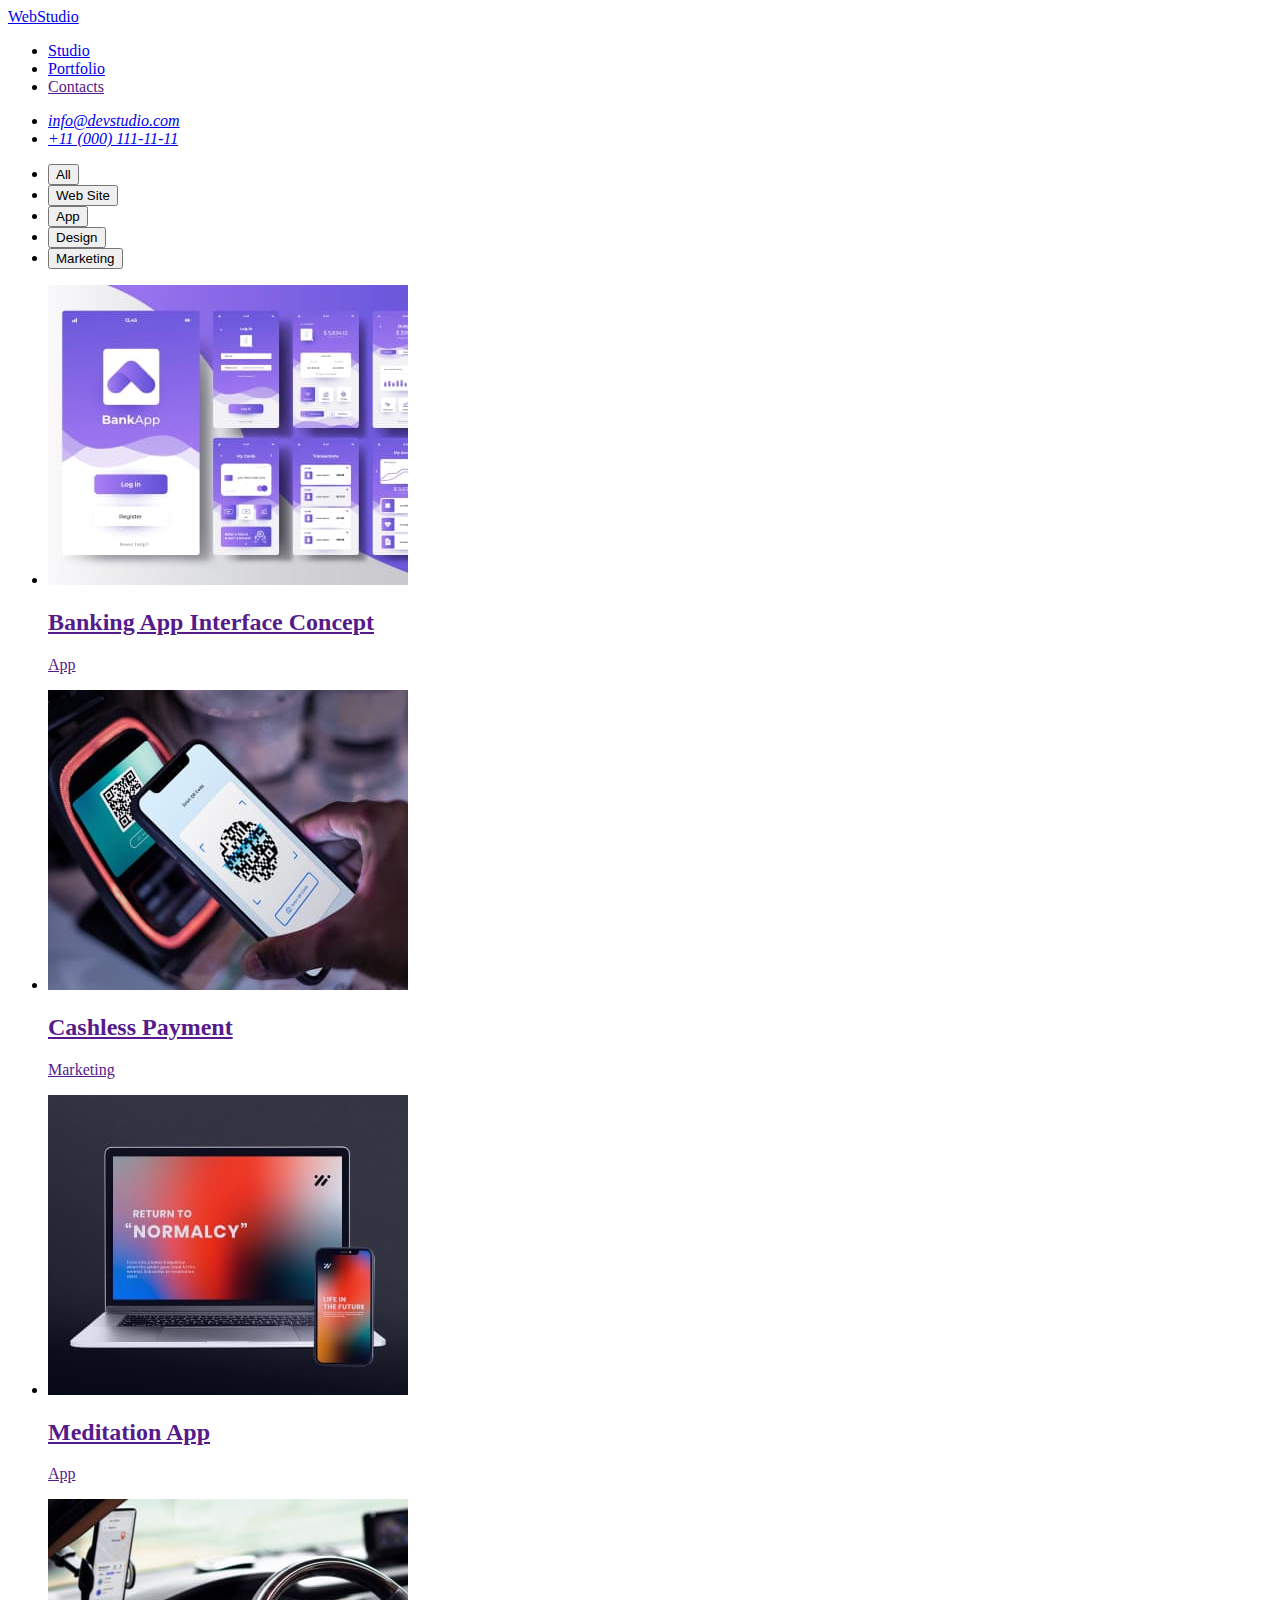
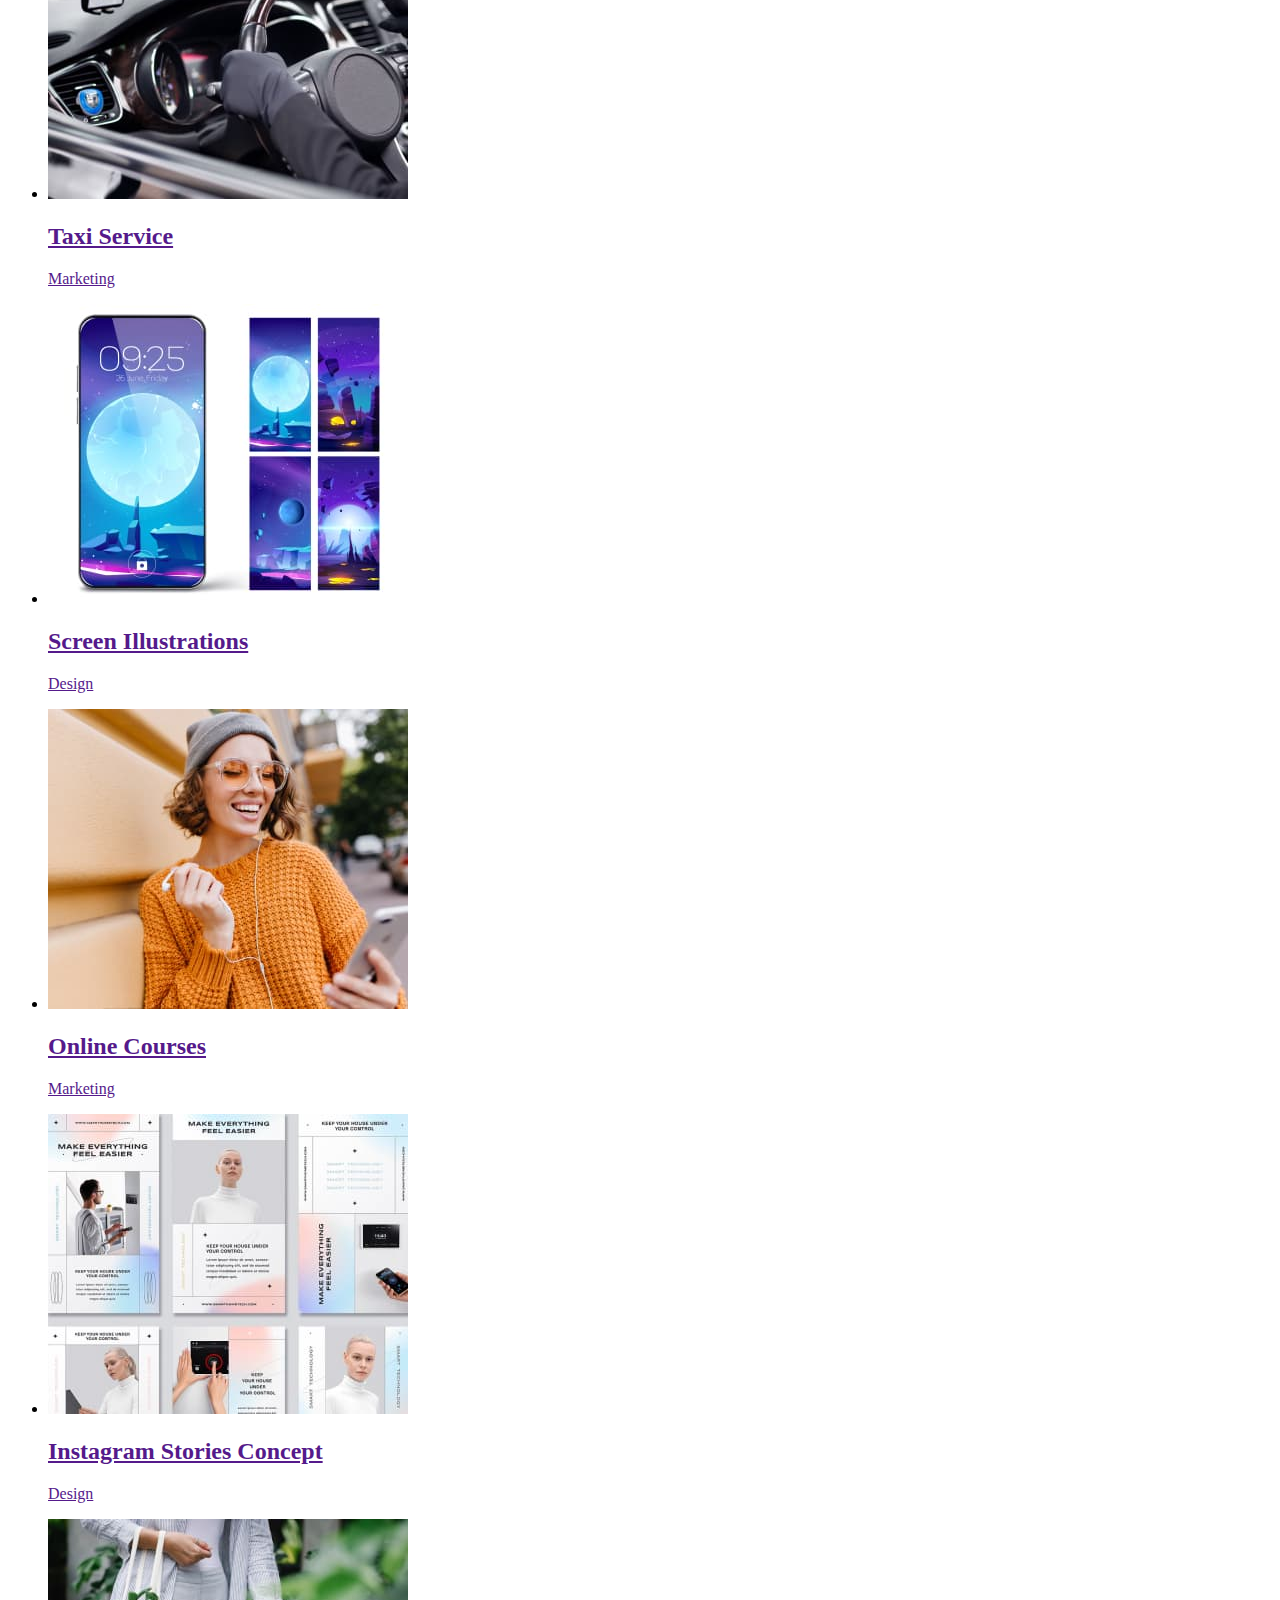
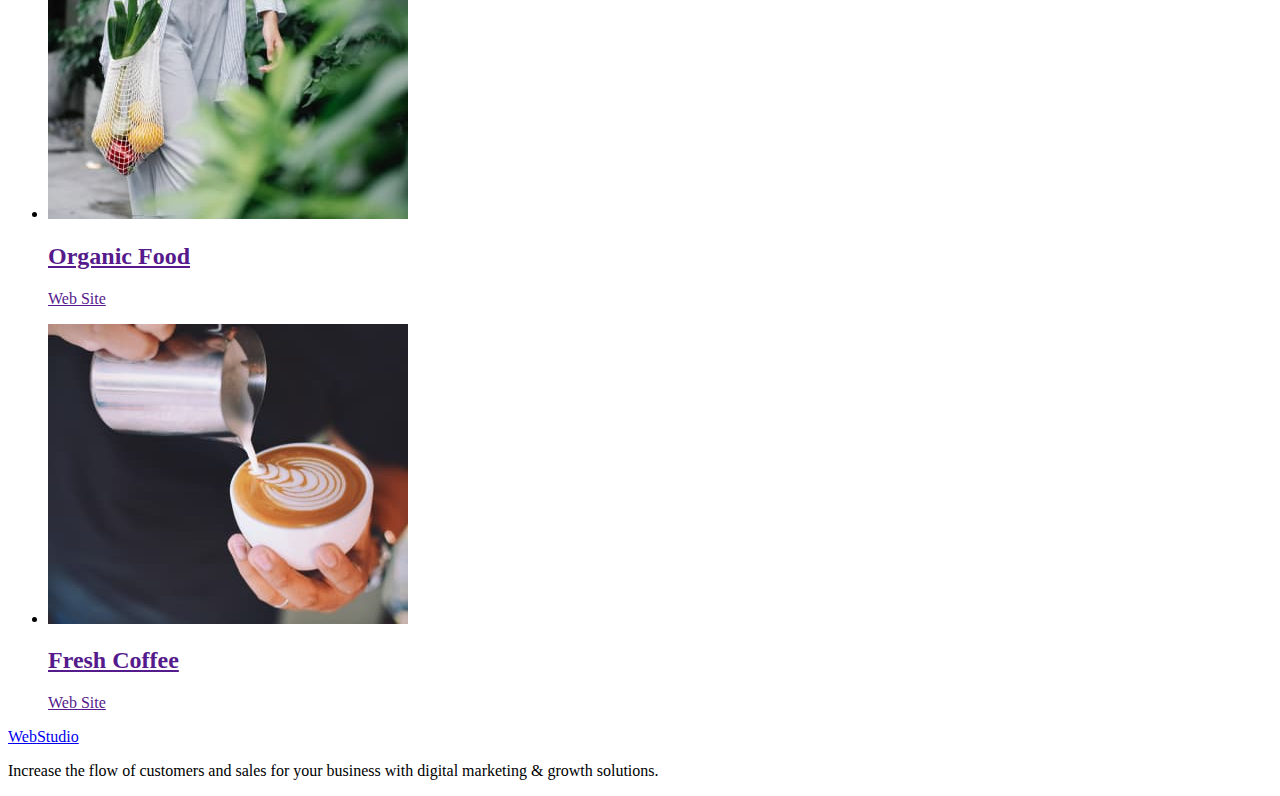
==== portfolio.html @ 3ac1bfaf "add img" ====
<!DOCTYPE html>
<html lang="en">

<head>
    <meta charset="UTF-8">
    <meta http-equiv="X-UA-Compatible" content="IE=edge">
    <meta name="viewport" content="width=device-width, initial-scale=1.0">
    <title>Document</title>

    <link rel="preconnect" href="https://fonts.googleapis.com">
    <link rel="preconnect" href="https://fonts.gstatic.com" crossorigin>
    <link href="https://fonts.googleapis.com/css2?family=Raleway:wght@800&family=Roboto:wght@400;500;700;900&display=swap" rel="stylesheet">

    <link rel="stylesheet" href="./css/styles.css">
</head>

<body>
    <header class="header">
        <nav class="header-navigation">
            <a href="./index.html" class="logo link">Web<span class="logos link">Studio</span></a>
    
            <ul class="header-list list">
                <li><a class="header-list link" href="./index.html">Studio</a></li>
                <li><a class="header-list link" href="./portfolio.html">Portfolio</a></li>
                <li><a class="header-list link" href="">Contacts</a></li>
            </ul>
        </nav>
        <address class="address">
            <ul class="address-list list">
                <li>
                    <a class="address-link link" href="mailto:info@devstudio.com">info@devstudio.com</a>
                </li>
                <li>
                    <a class="address-link link" href="tel:+110001111111">+11 (000) 111-11-11</a>
                </li>
            </ul>
        </address>
    </header>
    <!-- SECTION BUTTON META-->
    <main class="meta">
        <section class="meta-section">
            <h1 hidden class="hidden-navigation">Navigation</h1>
            <ul class="meta-btn list">
                <li>
                    <button type="button" class="btn">All</button>
                </li>
                <li>
                    <button type="button" class="btn">Web Site</button>
                </li>
                <li>
                    <button type="button" class="btn">App</button>
                </li>
                <li>
                    <button type="button" class="btn">Design</button>
                </li>
                <li>
                    <button type="button" class="btn">Marketing</button>
                </li>
            </ul>
                <!-- WORK -->
            <ul class="work list">
                <li>
                    <a href="" class="link">
                    <img src="./images/img1.jpg" alt="Work" width="360" height="300"/>
                    <h2 class="title-link">Banking App Interface Concept</h2>
                    <p class="subtitle-link">App</p></a>
                </li>
                <li>
                    <a href="" class="link">
                    <img src="./images/img2.jpg" alt="Work" width="360" height="300" />
                    <h2 class="title-link">Cashless Payment</h2>
                    <p class="subtitle-link">Marketing</p></a>
                </li>
                <li>
                    <a href="" class="link">
                    <img src="./images/img3.jpg" alt="Work" width="360" height="300" />
                    <h2 class="title-link">Meditation App</h2>
                    <p class="subtitle-link">App</p></a>
                    </li>
                <li>
                    <a href="" class="link">
                    <img src="./images/img4.jpg" alt="Work" width="360" height="300" />
                    <h2 class="title-link">Taxi Service</h2>
                    <p class="subtitle-link">Marketing</p></a>
                </li>
                <li>
                    <a href="" class="link">
                    <img src="./images/img5.jpg" alt="Work" width="360" height="300" />
                    <h2 class="title-link">Screen Illustrations</h2>
                    <p class="subtitle-link">Design</p></a>
                </li>
                <li>
                    <a href="" class="link">
                    <img src="./images/img6.jpg" alt="Work" width="360" height="300" />
                    <h2 class="title-link">Online Courses</h2>
                    <p class="subtitle-link">Marketing</p></a>
                </li>
                <li>
                    <a href="" class="link">
                    <img src="./images/img7.jpg" alt="Work" width="360" height="300" />
                    <h2 class="title-link">Instagram Stories Concept</h2>
                    <p class="subtitle-link">Design</p></a>
                </li>
                <li>
                    <a href="" class="link">
                    <img src="./images/img8.jpg" alt="Work" width="360" height="300" />
                    <h2 class="title-link">Organic Food</h2>
                    <p class="subtitle-link">Web Site</p></a>
                </li>
                <li>
                    <a href="" class="link">
                    <img src="./images/img9.jpg" alt="Work" width="360" height="300" />
                    <h2 class="title-link">Fresh Coffee</h2>
                    <p class="subtitle-link">Web Site</p></a>
                </li>
            
            </ul>

        </section>
    </main>
    <footer class="footer">
            <a href="./index.html" class="logo link">Web<span class="logos link">Studio</span></a>
            <p class="content">Increase the flow of customers and sales for your business with digital marketing & growth solutions.</p>
    </footer>
</body>

</html>
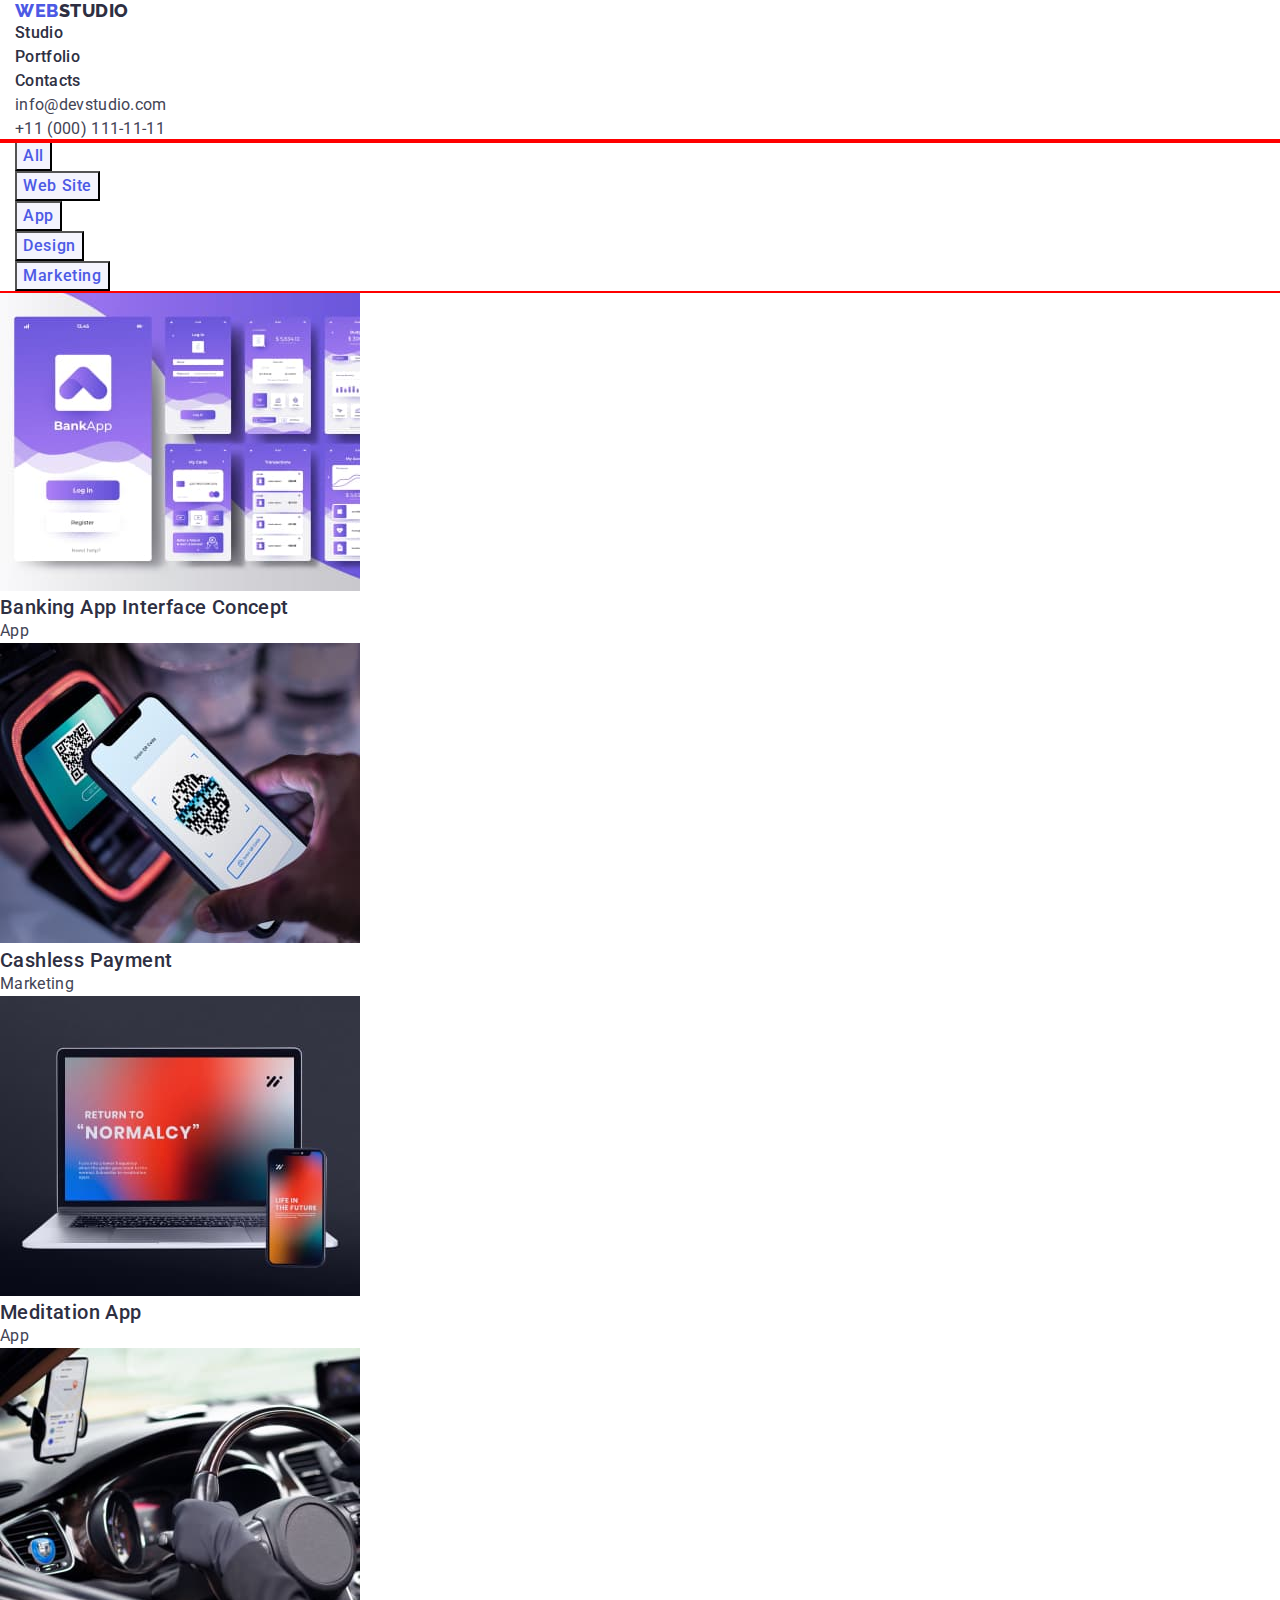
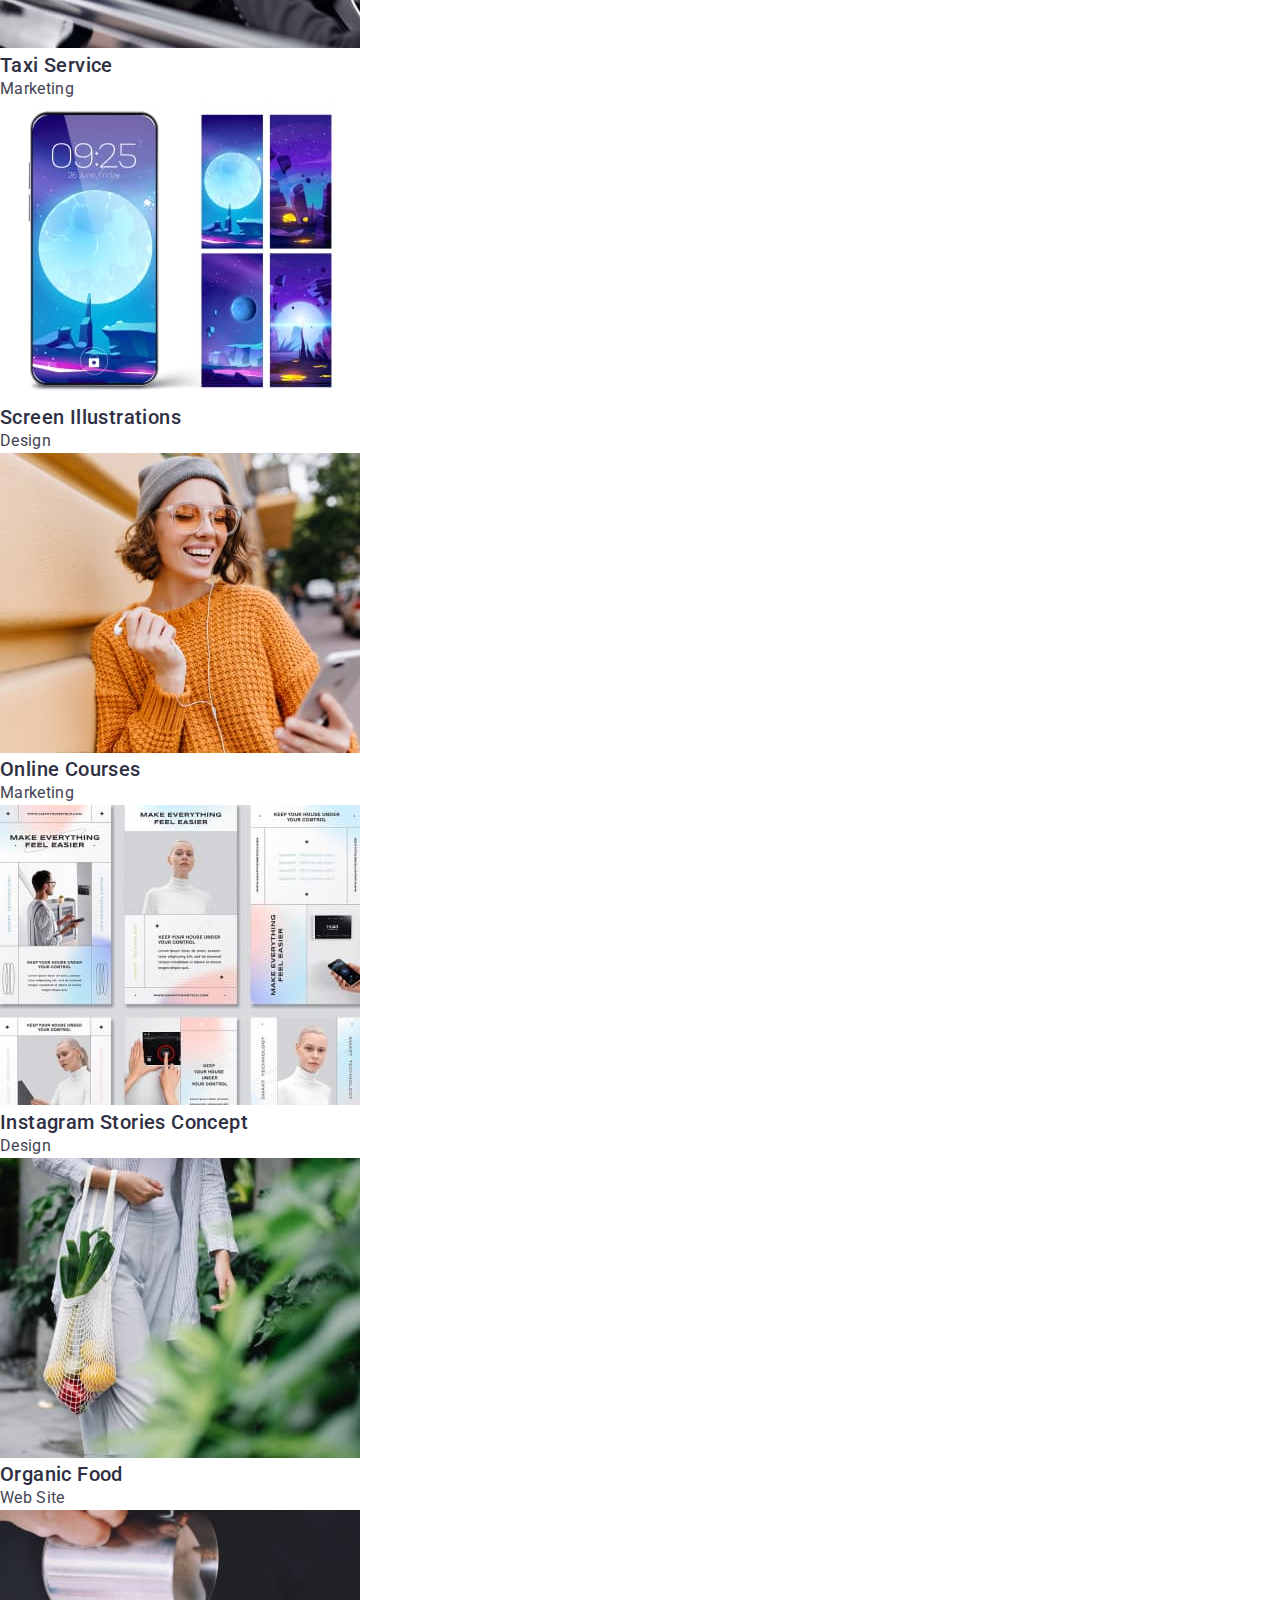
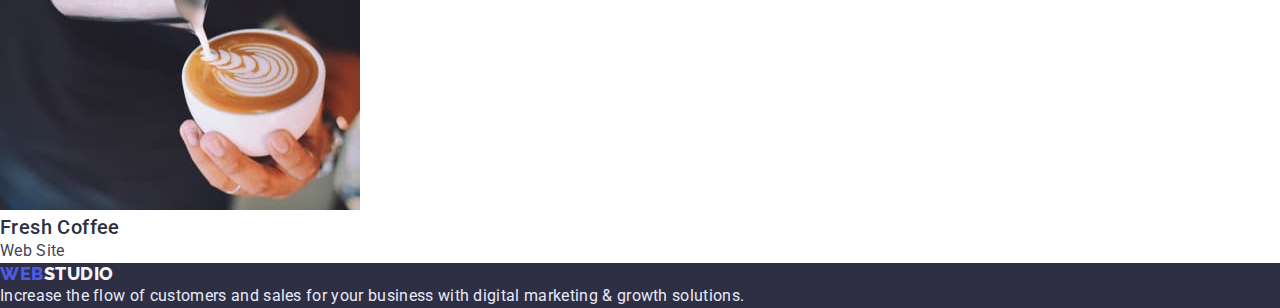
==== commit fa536846: "Update portfolio.html" ====
--- a/portfolio.html
+++ b/portfolio.html
@@ -10,35 +10,38 @@
     <link rel="preconnect" href="https://fonts.googleapis.com">
     <link rel="preconnect" href="https://fonts.gstatic.com" crossorigin>
     <link href="https://fonts.googleapis.com/css2?family=Raleway:wght@800&family=Roboto:wght@400;500;700;900&display=swap" rel="stylesheet">
+    <link rel="stylesheet" href="https://cdnjs.cloudflare.com/ajax/libs/modern-normalize/1.0.0/modern-normalize.min.css" />
 
     <link rel="stylesheet" href="./css/styles.css">
 </head>
-
 <body>
     <header class="header">
-        <nav class="header-navigation">
-            <a href="./index.html" class="logo link">Web<span class="logos link">Studio</span></a>
-    
-            <ul class="header-list list">
-                <li><a class="header-list link" href="./index.html">Studio</a></li>
-                <li><a class="header-list link" href="./portfolio.html">Portfolio</a></li>
-                <li><a class="header-list link" href="">Contacts</a></li>
-            </ul>
-        </nav>
-        <address class="address">
-            <ul class="address-list list">
-                <li>
-                    <a class="address-link link" href="mailto:info@devstudio.com">info@devstudio.com</a>
-                </li>
-                <li>
-                    <a class="address-link link" href="tel:+110001111111">+11 (000) 111-11-11</a>
-                </li>
-            </ul>
-        </address>
+        <div class="container">
+            <nav class="header-navigation">
+                <a href="./index.html" class="logo link">Web<span class="logos link">Studio</span></a>
+            
+                <ul class="header-list list">
+                    <li><a class="header-list link" href="./index.html">Studio</a></li>
+                    <li><a class="header-list link" href="./portfolio.html">Portfolio</a></li>
+                    <li><a class="header-list link" href="">Contacts</a></li>
+                </ul>
+            </nav>
+            <address class="address">
+                <ul class="address-list list">
+                    <li>
+                        <a class="address-link link" href="mailto:info@devstudio.com">info@devstudio.com</a>
+                    </li>
+                    <li>
+                        <a class="address-link link" href="tel:+110001111111">+11 (000) 111-11-11</a>
+                    </li>
+                </ul>
+            </address>
+        </div>
     </header>
     <!-- SECTION BUTTON META-->
     <main class="meta">
         <section class="meta-section">
+        <div class="container">
             <h1 hidden class="hidden-navigation">Navigation</h1>
             <ul class="meta-btn list">
                 <li>
@@ -57,6 +60,7 @@
                     <button type="button" class="btn">Marketing</button>
                 </li>
             </ul>
+        </div>
                 <!-- WORK -->
             <ul class="work list">
                 <li>
--- a/css/styles.css
+++ b/css/styles.css
@@ -0,0 +1,317 @@
+
+    /* основной бренд  #4d5ae5  Primary brand*/
+    /* нажатое состояние #404bbf  Pressed state*/
+    /* темній #2e2f42  Dark */
+    /* успех #31D0AA Success*/
+    /* текст #434455 Text*/
+    /* тонкий текст #8e8f99 Subtle Text*/
+    /* фкцент #e7e9fc Accent*/
+    /* свет #f4f4fd Light */
+    /* модальное наложение navy blue modal #2e2f42 Modal overlay*/
+    /* предістория героя grey #2e2f42 Hero background*/
+    /* белій фон #ffffff White background*/
+    /* модальній фон dairy #fcfcfc Modal background*/
+
+:root {
+    /* H 1 2 3 */
+    --primary-text-color: #2E2F42;
+    /* P */
+    --title-text-color: #434455;
+    /* BTN */
+    --button-color: #4D5AE5;
+    /* WHITE BACKGROUND */
+    --white-background: #ffffff;
+    /* MODAL BACKGRAUND */
+    --modal-backgraund: #fcfcfc;
+    /* HERO BACKGROUND */
+    --hero-background: #2e2f42;
+    /* LIGHT */
+    --light: #f4f4fd;
+    /* ACCENT */
+    --accent: #e7e9fc;
+    /* Subtle Text */
+    --subtle-text: #8e8f99;
+    /* Success */
+    --success: #31D0AA;
+    /* Dark */
+    --dark: #2e2f42;
+    /* Pressed state */
+    --pressed-state: #404bbf;
+}
+
+p,h1,h2,h3,h4,h5,h6 {
+    margin: 0;
+}
+ul {
+    margin: 0;
+    padding-left: 0;
+}
+
+
+body {
+font-family: 'Roboto', sans-serif;
+color: var(--title-text-color);
+background-color: var(--white-background);
+font-style: normal;
+}
+
+.list {
+    list-style: none;
+}
+.link {
+    text-decoration: none;
+}
+a {
+    text-decoration: none;
+}
+.container {
+    width: 1440px;
+    padding-right: 15px;
+    padding-left: 15px;
+    margin: 0 auto;
+    outline: 2px solid red;
+}
+/* HEADER */
+.header {
+    background-color: var(--white-background);
+}
+.footer {
+    background-color: var(--primary-text-color);
+}
+
+.header-navigation .logo {
+    font-family: 'Raleway', sans-serif;
+    font-weight: 800;
+    font-size: 18px;
+    line-height: 1.17;
+    display: flex;
+    align-items: center;
+    letter-spacing: 0.03em;
+    text-transform: uppercase;
+    font-style: normal;
+    color: var(--button-color);
+
+}
+.header-navigation .logos {
+    font-family: 'Raleway', sans-serif;
+    font-weight: 800;
+    font-size: 18px;
+    line-height: 1.17;
+    display: flex;
+    align-items: center;
+    letter-spacing: 0.03em;
+    text-transform: uppercase;
+    font-style: normal;
+    color: var(--primary-text-color);
+}
+
+.header-list .link {
+    font-weight: 500;
+    font-size: 16px;
+    line-height: 1.5;
+    letter-spacing: 0.02em;
+    font-style: normal;
+    color: var(--primary-text-color);
+}
+
+.header-list .link:hover,
+.header-list .link:focus {
+    color: var(--pressed-state)
+}
+.address {
+    font-style: normal;
+}
+.address-link {
+    font-size: 16px;
+    line-height: 1.5;
+    letter-spacing: 0.02em;
+    color:var(--title-text-color);
+}
+
+.address-link:hover,
+.address-link:focus {
+    color: var(--pressed-state);
+}
+/* HERO */
+
+.hero-section {
+    background-color: var(--primary-text-color);
+}
+.hero-subject {
+    font-weight: 700;
+    font-size: 56px;
+    line-height: 1.07;
+    text-align: center;
+    letter-spacing: 0.02em;
+    color: var(--white-background);
+}
+
+.hero-btn {
+    font-family: 'Roboto', sans-serif;
+    font-weight: 500;
+    font-size: 16px;
+    line-height: 1.5;
+    letter-spacing: 0.04em;
+    cursor: pointer;
+    color: var(--white-background);
+    background-color: var(--button-color);
+}
+.hero-btn:hover,
+.hero-btn:focus {
+    background-color: var(--pressed-state);
+}
+
+/* SECTION FEATURE*/
+.section-feature {
+}
+
+.feature-title {
+    font-weight: 500;
+    font-size: 20px;
+    line-height: 1.2;
+    letter-spacing: 0.02em;
+    color: var(--primary-text-color);
+}
+.feature-subtitle {
+    font-size: 16px;
+    line-height: 1.5;
+    letter-spacing: 0.02em;
+    color: var(--title-text-color);
+}
+
+/* IMAGES */
+
+.section-images {
+    font-weight: 700;
+    font-size: 36px;
+    line-height: 1.11;
+    text-align: center;
+    letter-spacing: 0.02em;
+    text-transform: capitalize;
+    color: var(--primary-text-color);
+}
+/* OUR TEAM */
+.team {
+    background-color: var(--light);
+}
+.team-titl {
+    font-weight: 700;
+    font-size: 36px;
+    line-height: 1.11;
+    text-align: center;
+    letter-spacing: 0.02em;
+    text-transform: capitalize;
+    color: var(--primary-text-color);
+}
+.team-item {
+    background-color: #ffffff;
+}
+.team-title {
+    font-weight: 500;
+    font-size: 20px;
+    line-height: 1.2;
+    letter-spacing: 0.02em;
+    color: var(--primary-text-color);
+}
+.team-subtitle {
+    font-weight: 400;
+    font-size: 16px;
+    line-height: 1.5;
+    letter-spacing: 0.02em;
+    color: var(--title-text-color);
+}
+
+
+/* SECTION BUTTON META*/
+.meta {}
+
+.meta-section {}
+
+.hidden-navigation {}
+
+.btn {
+    font-family:'Roboto', sans-serif;
+    font-weight: 500;
+    font-size: 16px;
+    line-height: 1.5;
+    letter-spacing: 0.04em;
+    cursor: pointer;
+    color: var(--button-color);
+    background-color: var(--light);
+}
+
+.btn:hover,
+.btn:focus {
+    background-color: var(--pressed-state);
+    color: var(--white-background);
+}
+.list {
+    list-style: none;
+}
+
+/* WORK */
+
+.title-link {
+    font-weight: 500;
+    font-size: 20px;
+    line-height: 1.2;
+    letter-spacing: 0.02em;
+    color: var(--primary-text-color);
+}
+.work-list .link {
+    font-weight: 500;
+    font-size: 20px;
+    line-height: 1.2;
+    letter-spacing: 0.02em;
+    color: var(--primary-text-color);
+}
+.work .subtitle-link {
+    font-size: 16px;
+    line-height: 1.5;
+    letter-spacing: 0.02em;
+    color: var(--title-text-color);
+}
+
+/* FOOTER */
+.footer {
+    background-color: var(--primary-text-color);
+}
+.footer .stile {
+    text-transform: uppercase;
+}
+.footer .logo {
+    font-family: 'Raleway', sans-serif;
+    font-weight: 800;
+    font-size: 18px;
+    line-height: 1.17;
+    display: flex;
+    align-items: center;
+    letter-spacing: 0.03em;
+    text-transform: uppercase;
+    color: var(--button-color);
+    text-decoration: none
+}
+.footer .logos {
+    font-family: 'Raleway', sans-serif;
+    font-weight: 800;
+    font-size: 18px;
+    line-height: 1.17;
+    display: flex;
+    align-items: center;
+    letter-spacing: 0.03em;
+    text-transform: uppercase;
+    color: var(--light);
+    text-decoration: none
+}
+.footer .content {
+    font-size: 16px;
+    line-height: 1.5;
+    letter-spacing: 0.02em;
+    color: var(--accent);
+}
+
+
+
+
+
+
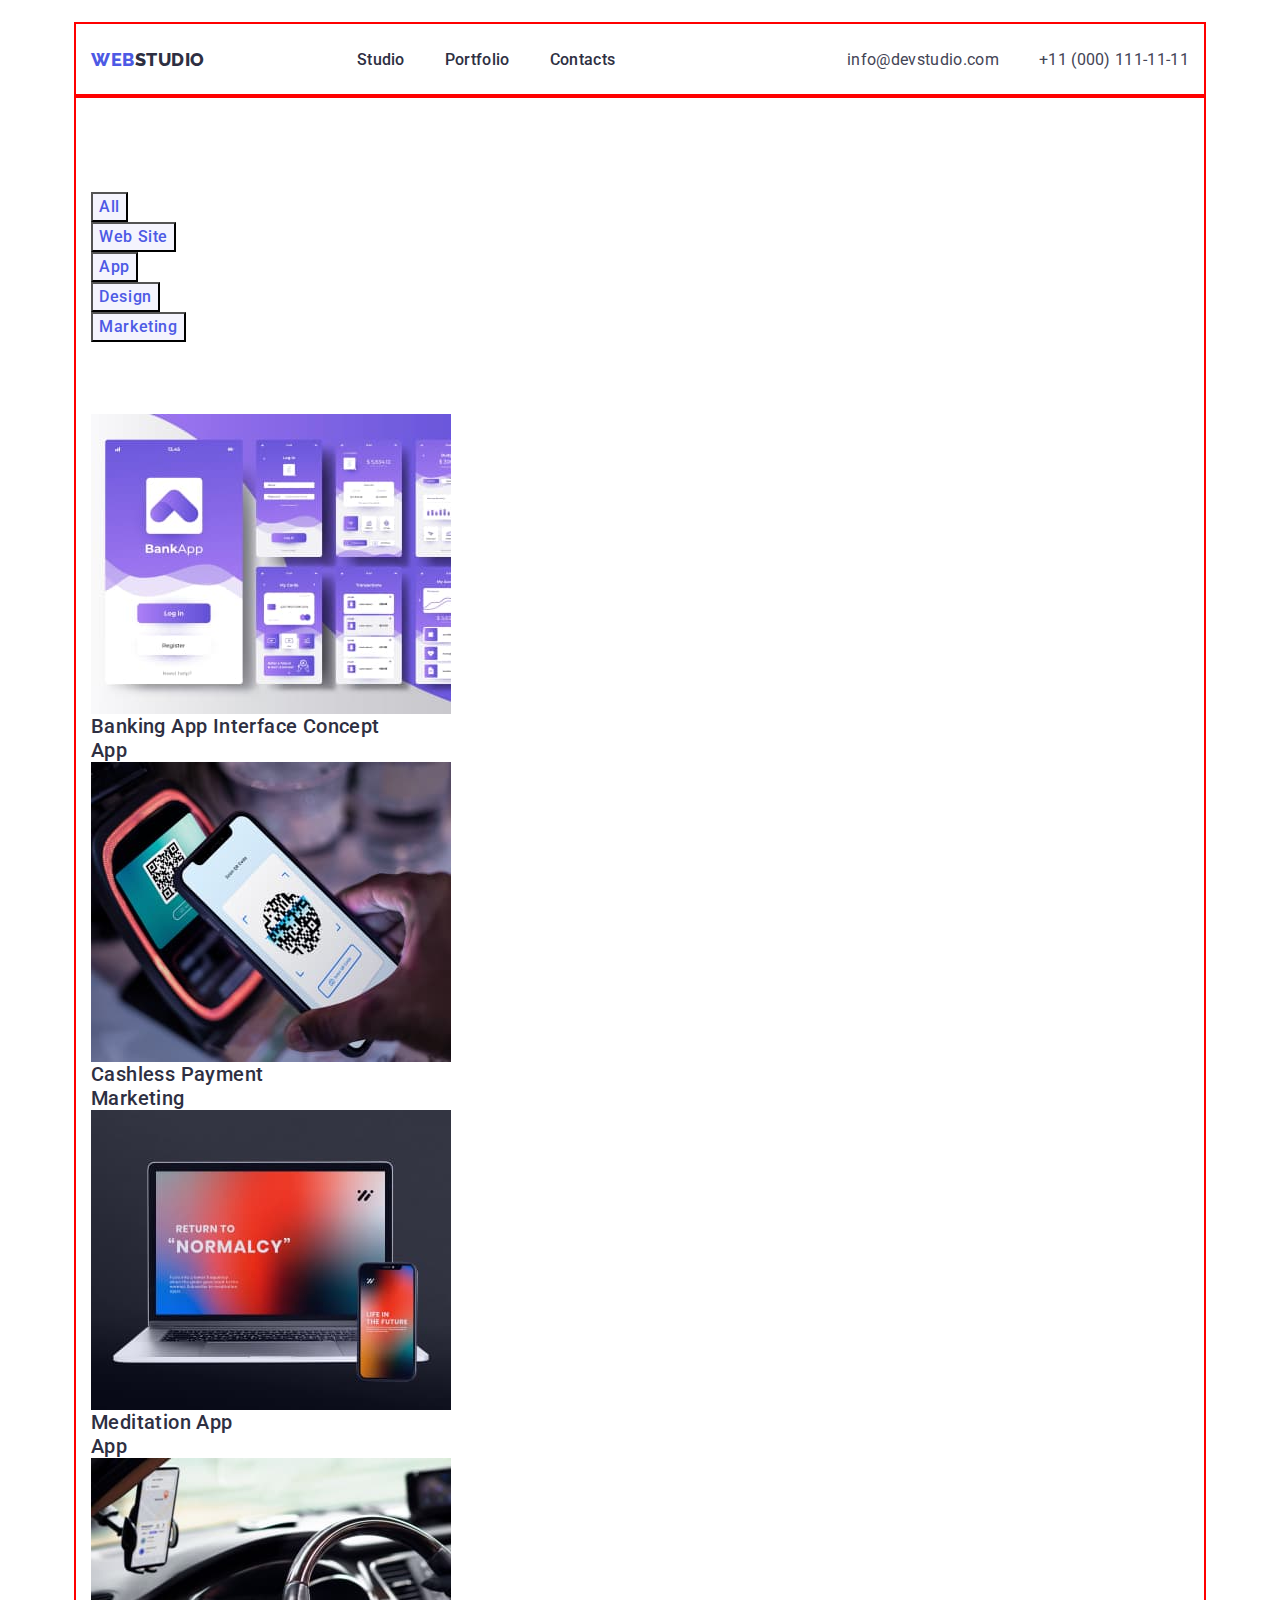
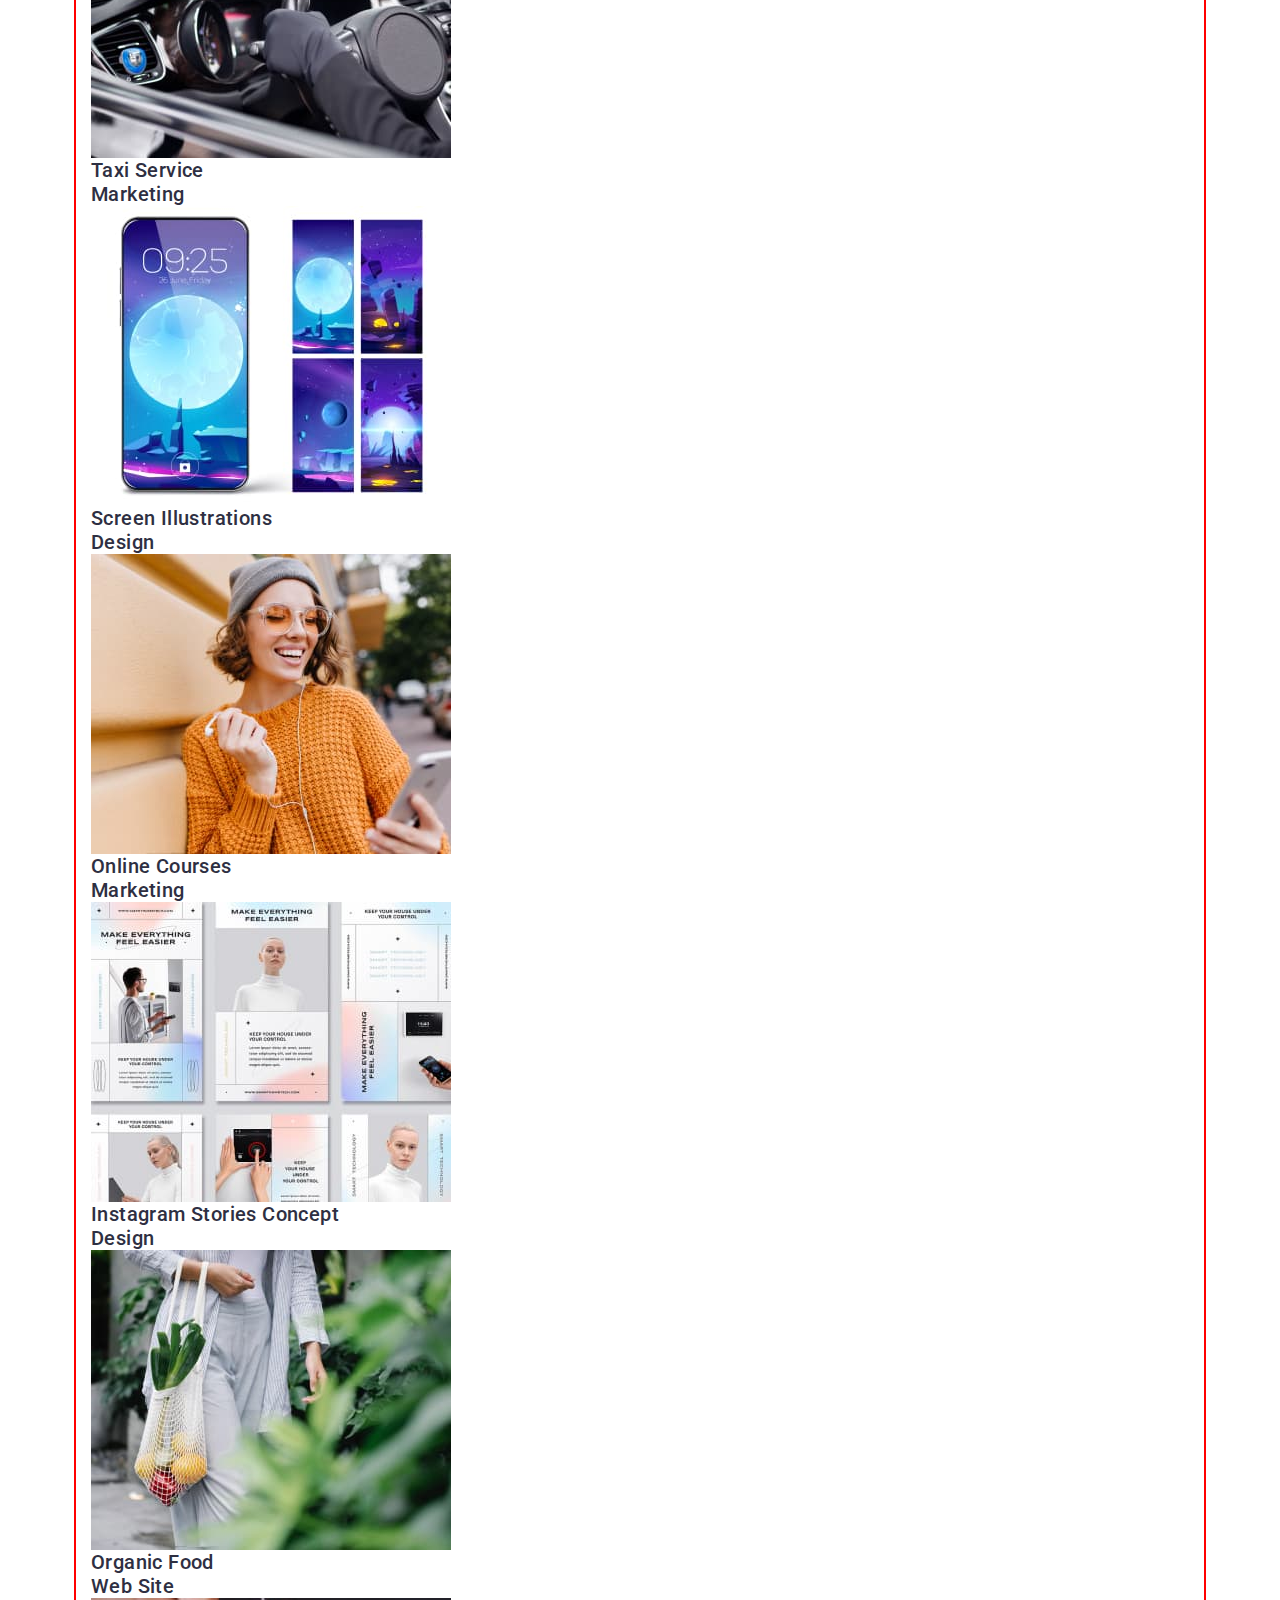
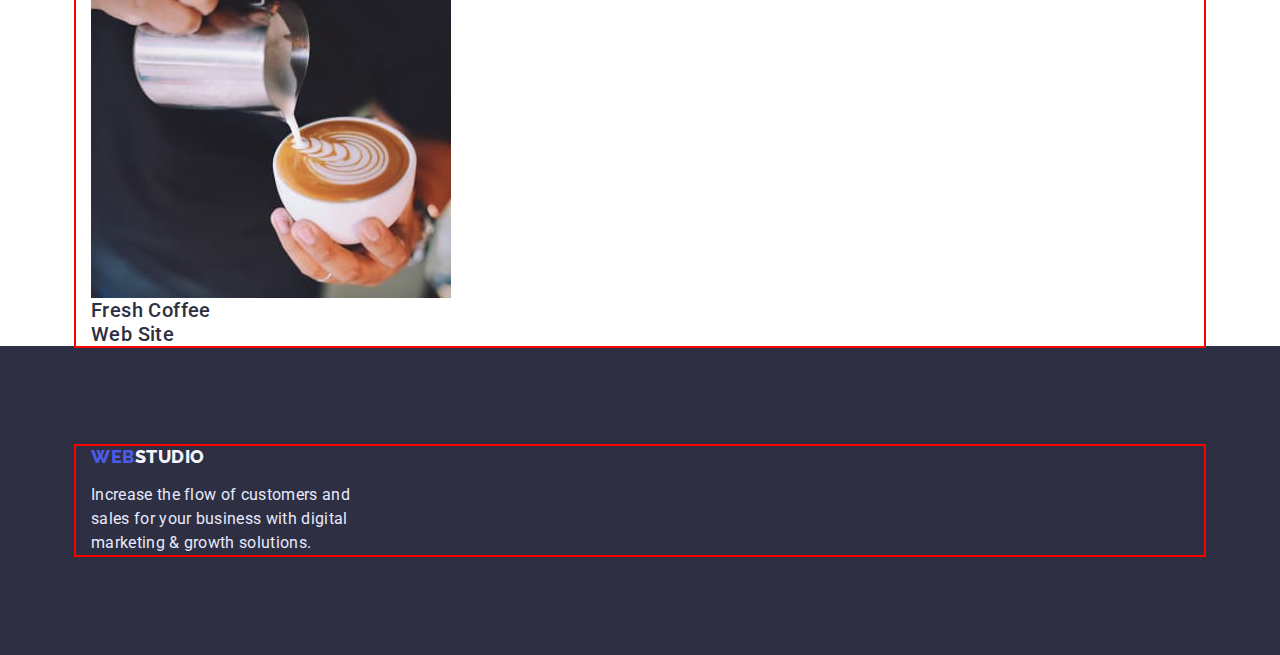
==== commit 4c146b3e: "Update portfolio.html" ====
--- a/portfolio.html
+++ b/portfolio.html
@@ -15,11 +15,13 @@
     <link rel="stylesheet" href="./css/styles.css">
 </head>
 <body>
+    <!-- ШАПКА -->
     <header class="header">
-        <div class="container">
+        <div class="container header-container">
             <nav class="header-navigation">
-                <a href="./index.html" class="logo link">Web<span class="logos link">Studio</span></a>
-            
+                <div class="logo">
+                    <a href="./index.html" class="logo link">Web<span class="logos link">Studio</span></a>
+                </div>
                 <ul class="header-list list">
                     <li><a class="header-list link" href="./index.html">Studio</a></li>
                     <li><a class="header-list link" href="./portfolio.html">Portfolio</a></li>
@@ -60,71 +62,82 @@
                     <button type="button" class="btn">Marketing</button>
                 </li>
             </ul>
-        </div>
                 <!-- WORK -->
-            <ul class="work list">
-                <li>
+            <ul class="work-list list">
+                <li class="work-item">
                     <a href="" class="link">
-                    <img src="./images/img1.jpg" alt="Work" width="360" height="300"/>
+                    <img src="./images/img1.jpg" alt="Work" width="360" height="300" />
                     <h2 class="title-link">Banking App Interface Concept</h2>
-                    <p class="subtitle-link">App</p></a>
+                    <p class="subtitle-link">App</p>
+                    </a>
                 </li>
                 <li>
                     <a href="" class="link">
                     <img src="./images/img2.jpg" alt="Work" width="360" height="300" />
                     <h2 class="title-link">Cashless Payment</h2>
-                    <p class="subtitle-link">Marketing</p></a>
+                    <p class="subtitle-link">Marketing</p>
+                    </a>
                 </li>
                 <li>
                     <a href="" class="link">
                     <img src="./images/img3.jpg" alt="Work" width="360" height="300" />
                     <h2 class="title-link">Meditation App</h2>
-                    <p class="subtitle-link">App</p></a>
-                    </li>
+                    <p class="subtitle-link">App</p>
+                    </a>
+                </li>
                 <li>
                     <a href="" class="link">
                     <img src="./images/img4.jpg" alt="Work" width="360" height="300" />
                     <h2 class="title-link">Taxi Service</h2>
-                    <p class="subtitle-link">Marketing</p></a>
+                    <p class="subtitle-link">Marketing</p>
+                    </a>
                 </li>
                 <li>
                     <a href="" class="link">
                     <img src="./images/img5.jpg" alt="Work" width="360" height="300" />
                     <h2 class="title-link">Screen Illustrations</h2>
-                    <p class="subtitle-link">Design</p></a>
+                    <p class="subtitle-link">Design</p>
+                    </a>
                 </li>
                 <li>
                     <a href="" class="link">
                     <img src="./images/img6.jpg" alt="Work" width="360" height="300" />
                     <h2 class="title-link">Online Courses</h2>
-                    <p class="subtitle-link">Marketing</p></a>
+                    <p class="subtitle-link">Marketing</p>
+                    </a>
                 </li>
                 <li>
                     <a href="" class="link">
                     <img src="./images/img7.jpg" alt="Work" width="360" height="300" />
                     <h2 class="title-link">Instagram Stories Concept</h2>
-                    <p class="subtitle-link">Design</p></a>
+                    <p class="subtitle-link">Design</p>
+                    </a>
                 </li>
                 <li>
                     <a href="" class="link">
                     <img src="./images/img8.jpg" alt="Work" width="360" height="300" />
                     <h2 class="title-link">Organic Food</h2>
-                    <p class="subtitle-link">Web Site</p></a>
+                    <p class="subtitle-link">Web Site</p>
+                    </a>
                 </li>
                 <li>
                     <a href="" class="link">
                     <img src="./images/img9.jpg" alt="Work" width="360" height="300" />
                     <h2 class="title-link">Fresh Coffee</h2>
-                    <p class="subtitle-link">Web Site</p></a>
+                    <p class="subtitle-link">Web Site</p>
+                    </a>
                 </li>
-            
-            </ul>
-
+                </ul>
+            </div>
         </section>
     </main>
     <footer class="footer">
-            <a href="./index.html" class="logo link">Web<span class="logos link">Studio</span></a>
+        <div class="container">
+            <div class="logo">
+                <a href="./index.html" class="logo link">Web<span class="logos link">Studio</span></a>
+            </div>
             <p class="content">Increase the flow of customers and sales for your business with digital marketing & growth solutions.</p>
+        </div> 
     </footer>
 </body>
 
--- a/css/styles.css
+++ b/css/styles.css
@@ -46,8 +46,9 @@
     margin: 0;
     padding-left: 0;
 }
-
-
+img {
+    display: block;
+}
 body {
 font-family: 'Roboto', sans-serif;
 color: var(--title-text-color);
@@ -65,7 +66,7 @@
     text-decoration: none;
 }
 .container {
-    width: 1440px;
+    width: 1128px;
     padding-right: 15px;
     padding-left: 15px;
     margin: 0 auto;
@@ -74,9 +75,26 @@
 /* HEADER */
 .header {
     background-color: var(--white-background);
-}
-.footer {
-    background-color: var(--primary-text-color);
+    padding-top: 24px;
+}
+
+.header-navigation {
+    display: flex;
+    align-items: center;
+    margin-right: auto;
+}
+.header-container {
+    display: flex;
+    padding-top: 24px;
+    padding-bottom: 24px;
+}
+.header-list {
+    display: flex;
+    gap: 40px;
+}
+.logo {
+    display: flex;
+    margin-right: 76px;
 }
 
 .header-navigation .logo {
@@ -84,7 +102,6 @@
     font-weight: 800;
     font-size: 18px;
     line-height: 1.17;
-    display: flex;
     align-items: center;
     letter-spacing: 0.03em;
     text-transform: uppercase;
@@ -97,12 +114,12 @@
     font-weight: 800;
     font-size: 18px;
     line-height: 1.17;
-    display: flex;
     align-items: center;
     letter-spacing: 0.03em;
     text-transform: uppercase;
     font-style: normal;
     color: var(--primary-text-color);
+
 }
 
 .header-list .link {
@@ -121,6 +138,12 @@
 .address {
     font-style: normal;
 }
+.address-list {
+    display: flex;
+    align-items: center;
+    margin-right: auto;
+    gap: 40px;
+}
 .address-link {
     font-size: 16px;
     line-height: 1.5;
@@ -136,17 +159,25 @@
 
 .hero-section {
     background-color: var(--primary-text-color);
-}
+    padding-top: 188px;
+    padding-bottom: 188px;
+}
+
 .hero-subject {
+    width: 496px;
+    height: 120px;
     font-weight: 700;
     font-size: 56px;
     line-height: 1.07;
+    letter-spacing: 0.02em;
     text-align: center;
-    letter-spacing: 0.02em;
     color: var(--white-background);
+    margin: 0 auto;
 }
 
 .hero-btn {
+    width: 169px;
+    height: 56px;
     font-family: 'Roboto', sans-serif;
     font-weight: 500;
     font-size: 16px;
@@ -155,6 +186,9 @@
     cursor: pointer;
     color: var(--white-background);
     background-color: var(--button-color);
+    border-radius: 4px;
+    display: block;
+    margin: 0 auto;
 }
 .hero-btn:hover,
 .hero-btn:focus {
@@ -163,6 +197,19 @@
 
 /* SECTION FEATURE*/
 .section-feature {
+    padding-top: 120px;
+}
+.hidden-feature {
+    position: absolute;
+    width: 1px;
+    height: 1px;
+    margin: -1px;
+    border: 0;
+    padding: 0;
+    white-space: nowrap;
+    clip-path: inset(100%);
+    clip: rect(0 0 0 0);
+    overflow: hidden;
 }
 
 .feature-title {
@@ -182,6 +229,11 @@
 /* IMAGES */
 
 .section-images {
+    padding-top: 120px;
+    padding-bottom: 120px;
+}
+
+.section-img {
     font-weight: 700;
     font-size: 36px;
     line-height: 1.11;
@@ -189,10 +241,22 @@
     letter-spacing: 0.02em;
     text-transform: capitalize;
     color: var(--primary-text-color);
+    margin-bottom: 72px;
+}
+
+.section-list {
+    display: flex;
+    gap: 24px;
 }
 /* OUR TEAM */
 .team {
     background-color: var(--light);
+    padding-top: 120px;
+    padding-bottom: 120px;
+}
+.team-list {
+    display: flex;
+    gap: 24px;
 }
 .team-titl {
     font-weight: 700;
@@ -202,9 +266,11 @@
     letter-spacing: 0.02em;
     text-transform: capitalize;
     color: var(--primary-text-color);
+    margin-bottom: 72px;
 }
 .team-item {
     background-color: #ffffff;
+    width: calc((100% - 72px) / 4);
 }
 .team-title {
     font-weight: 500;
@@ -225,10 +291,16 @@
 /* SECTION BUTTON META*/
 .meta {}
 
-.meta-section {}
+.meta-section {
+    
+}
 
 .hidden-navigation {}
 
+.meta-btn {
+    padding-top: 96px;
+    padding-bottom: 72px;
+}
 .btn {
     font-family:'Roboto', sans-serif;
     font-weight: 500;
@@ -273,8 +345,15 @@
 }
 
 /* FOOTER */
+
+
 .footer {
     background-color: var(--primary-text-color);
+    padding-top: 100px;
+    padding-bottom: 100px;
+}
+.logo {
+    display: flex;
 }
 .footer .stile {
     text-transform: uppercase;
@@ -304,14 +383,17 @@
     text-decoration: none
 }
 .footer .content {
+    width: 264px;
+    height: 72px;
     font-size: 16px;
     line-height: 1.5;
     letter-spacing: 0.02em;
     color: var(--accent);
-}
-
-
-
-
-
-
+    margin-top: 16px;
+}
+
+
+
+
+
+
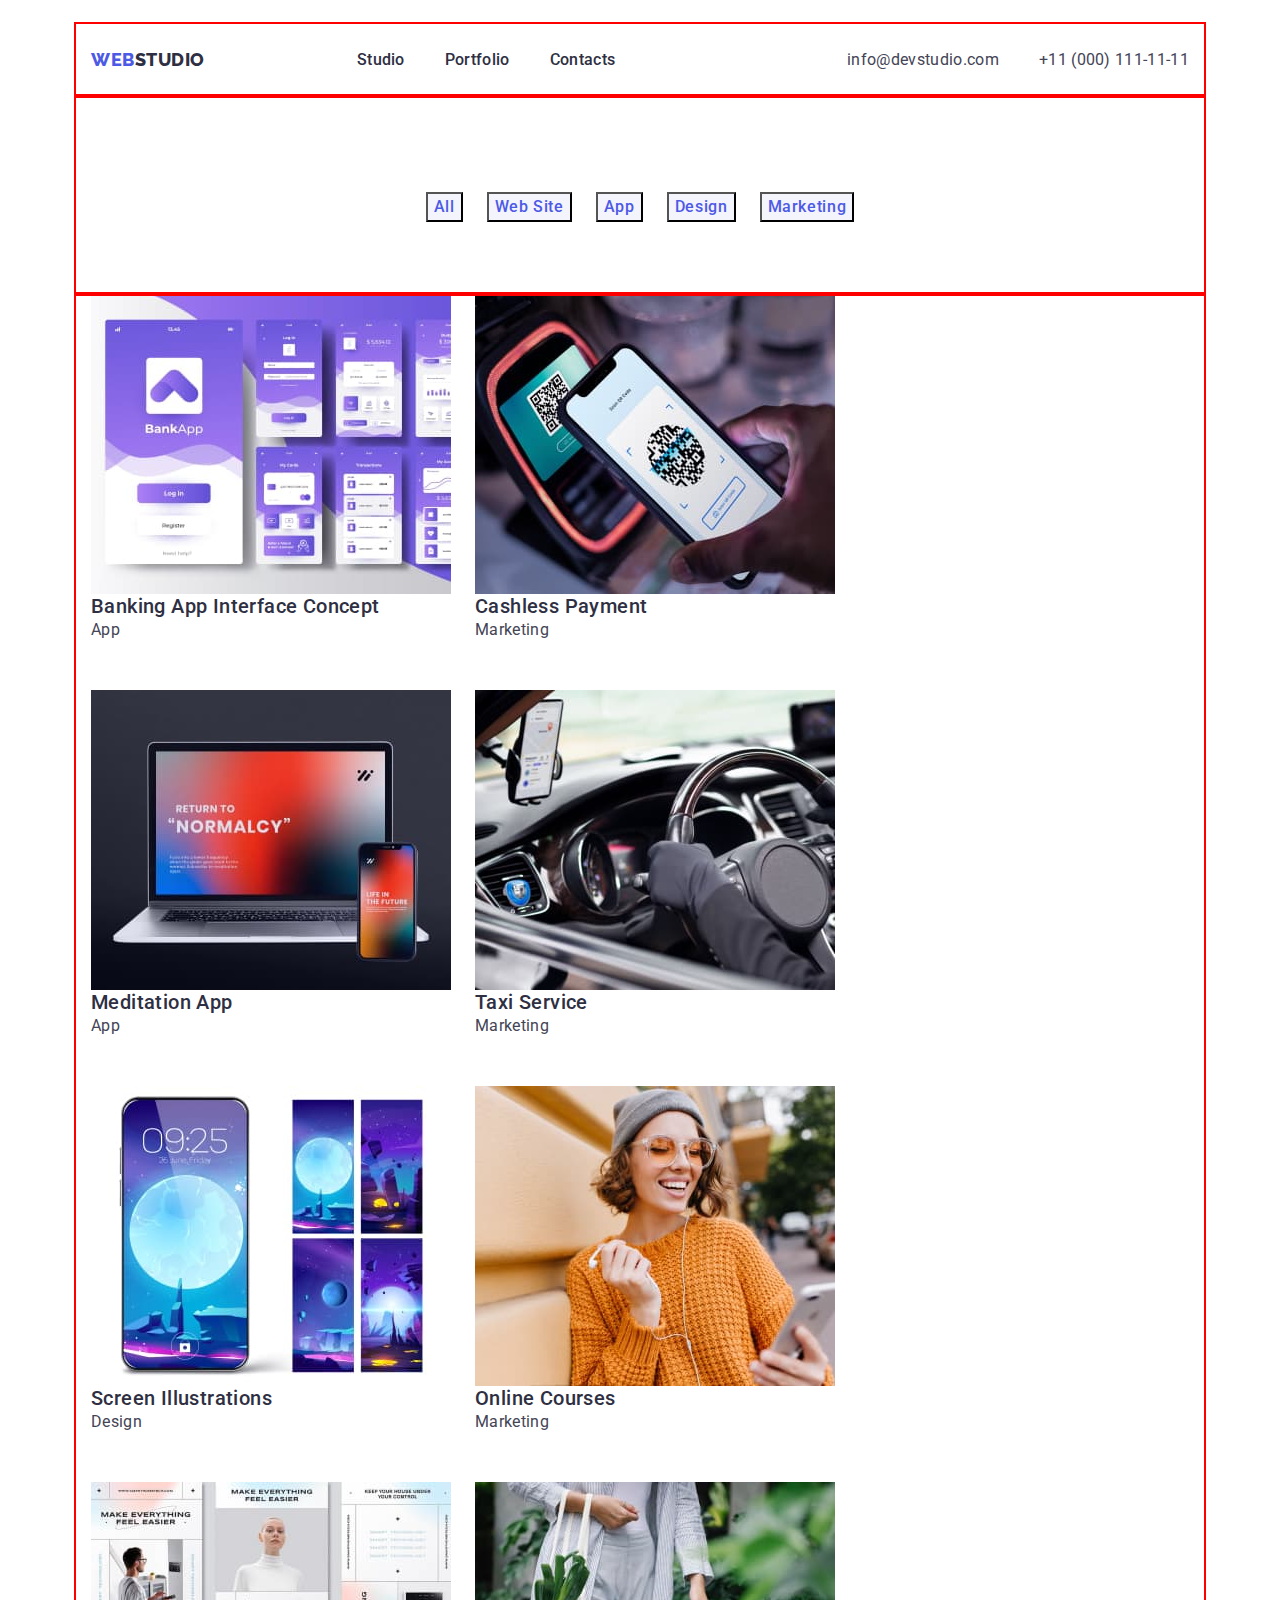
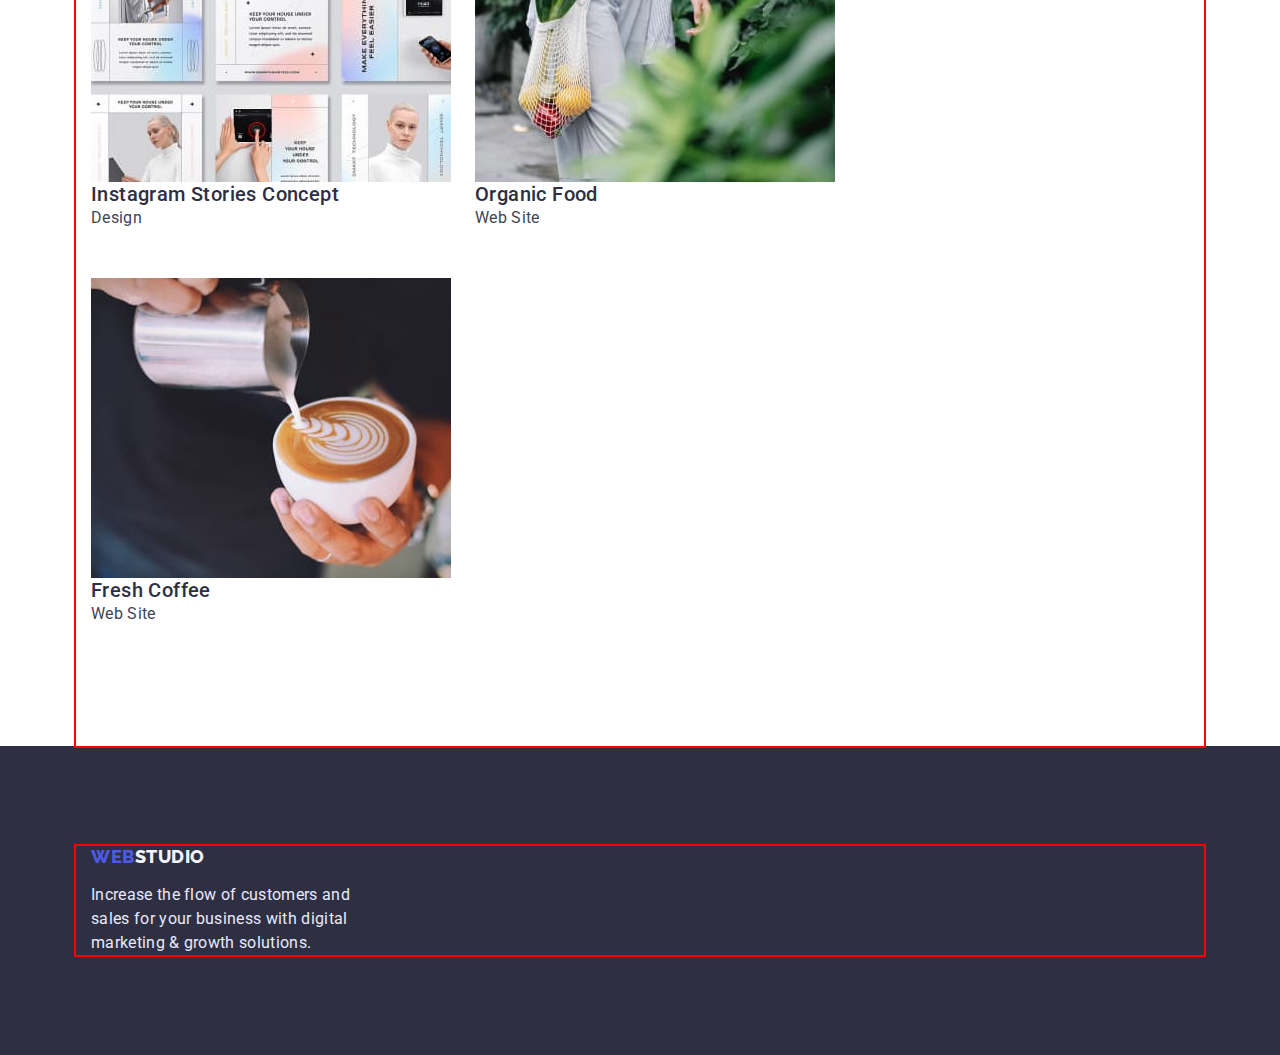
==== commit 970ec271: "Update portfolio.html" ====
--- a/portfolio.html
+++ b/portfolio.html
@@ -62,7 +62,9 @@
                     <button type="button" class="btn">Marketing</button>
                 </li>
             </ul>
+        </div>    
                 <!-- WORK -->
+        <div class="container">       
             <ul class="work-list list">
                 <li class="work-item">
                     <a href="" class="link">
--- a/css/styles.css
+++ b/css/styles.css
@@ -45,7 +45,8 @@
 ul {
     margin: 0;
     padding-left: 0;
-}
+} 
+
 img {
     display: block;
 }
@@ -254,7 +255,7 @@
     padding-top: 120px;
     padding-bottom: 120px;
 }
-.team-list {
+.team-list {   
     display: flex;
     gap: 24px;
 }
@@ -300,7 +301,12 @@
 .meta-btn {
     padding-top: 96px;
     padding-bottom: 72px;
-}
+    display: flex;
+    justify-content: center;
+    align-items: center;
+    gap: 24px;
+}
+
 .btn {
     font-family:'Roboto', sans-serif;
     font-weight: 500;
@@ -310,6 +316,8 @@
     cursor: pointer;
     color: var(--button-color);
     background-color: var(--light);
+    display: block;
+
 }
 
 .btn:hover,
@@ -323,6 +331,16 @@
 
 /* WORK */
 
+.work-list {
+    display: flex;
+    flex-wrap: wrap;
+    padding-bottom: 120px;
+    gap: 48px 24px;
+
+}
+.work-item {
+    width: calc((100% -48px) / 3);
+}
 .title-link {
     font-weight: 500;
     font-size: 20px;
@@ -330,14 +348,14 @@
     letter-spacing: 0.02em;
     color: var(--primary-text-color);
 }
-.work-list .link {
+.work-link {
     font-weight: 500;
     font-size: 20px;
     line-height: 1.2;
     letter-spacing: 0.02em;
     color: var(--primary-text-color);
 }
-.work .subtitle-link {
+.subtitle-link {
     font-size: 16px;
     line-height: 1.5;
     letter-spacing: 0.02em;
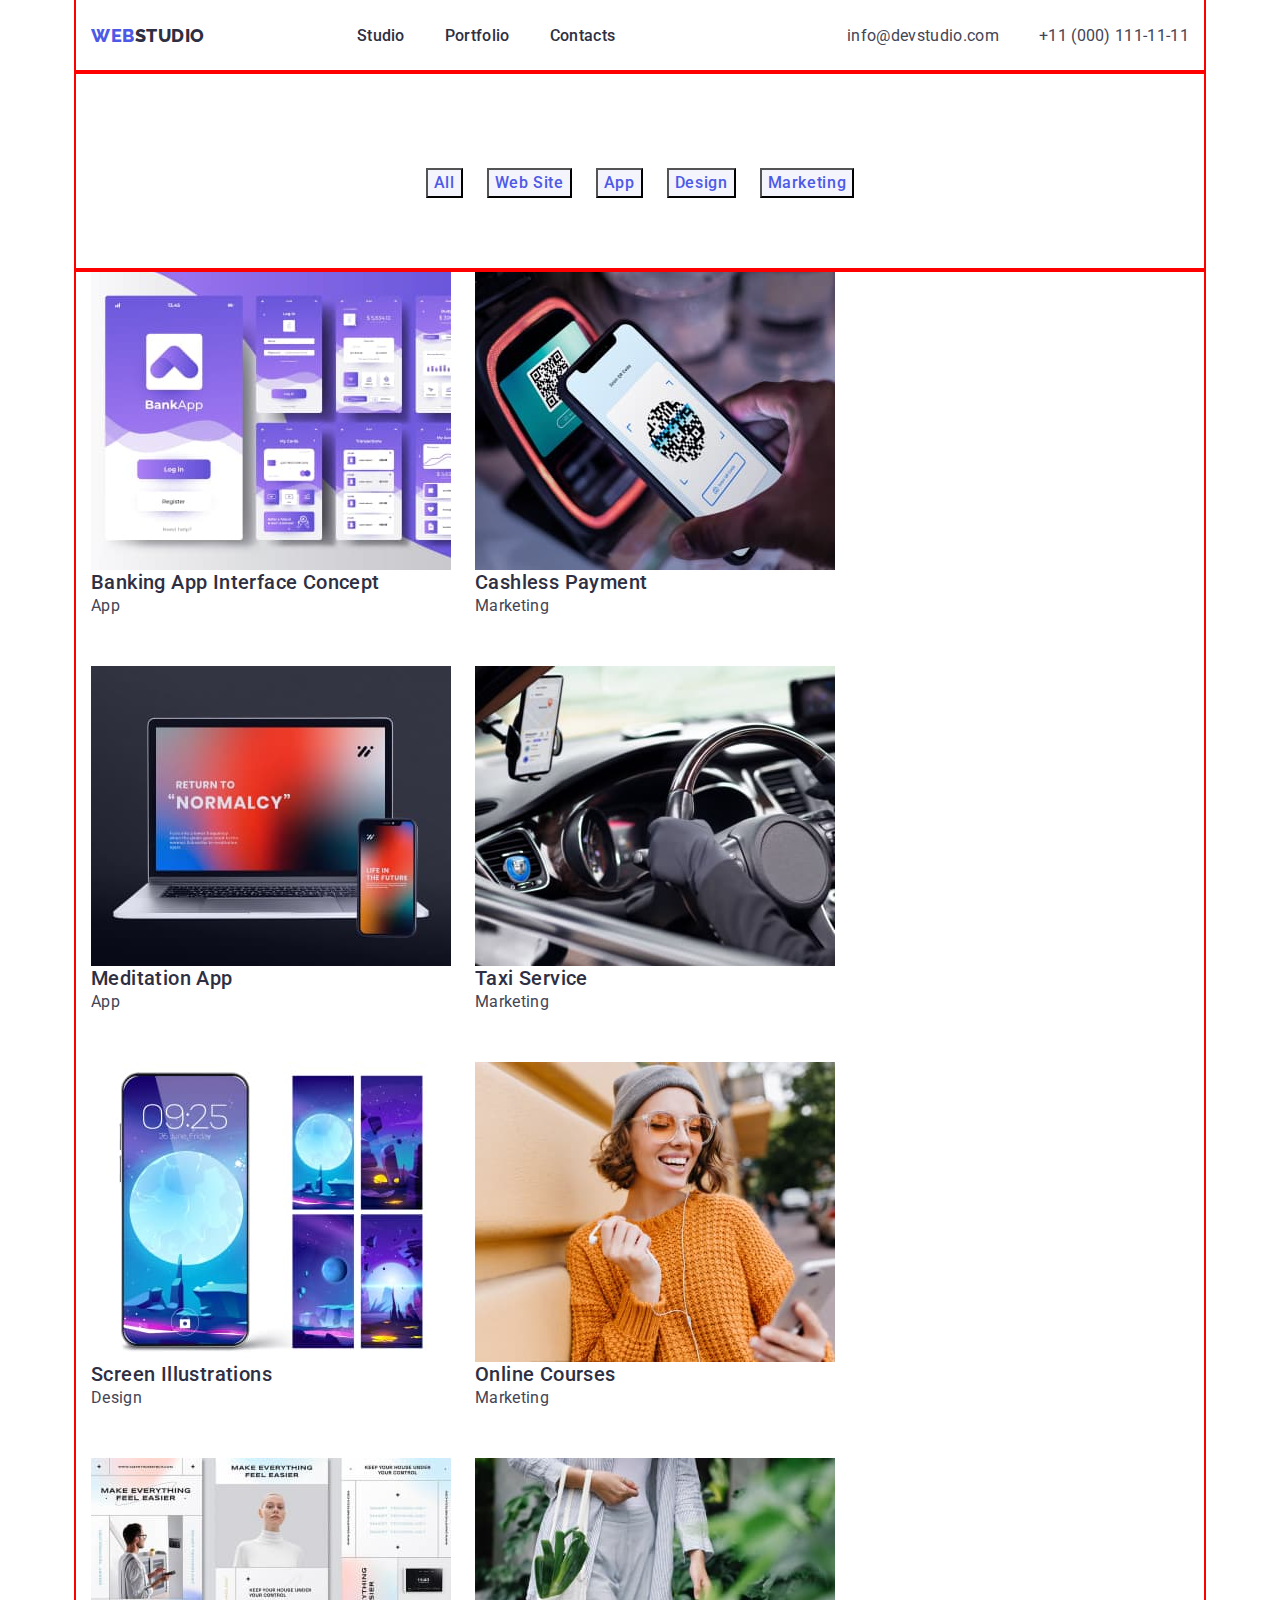
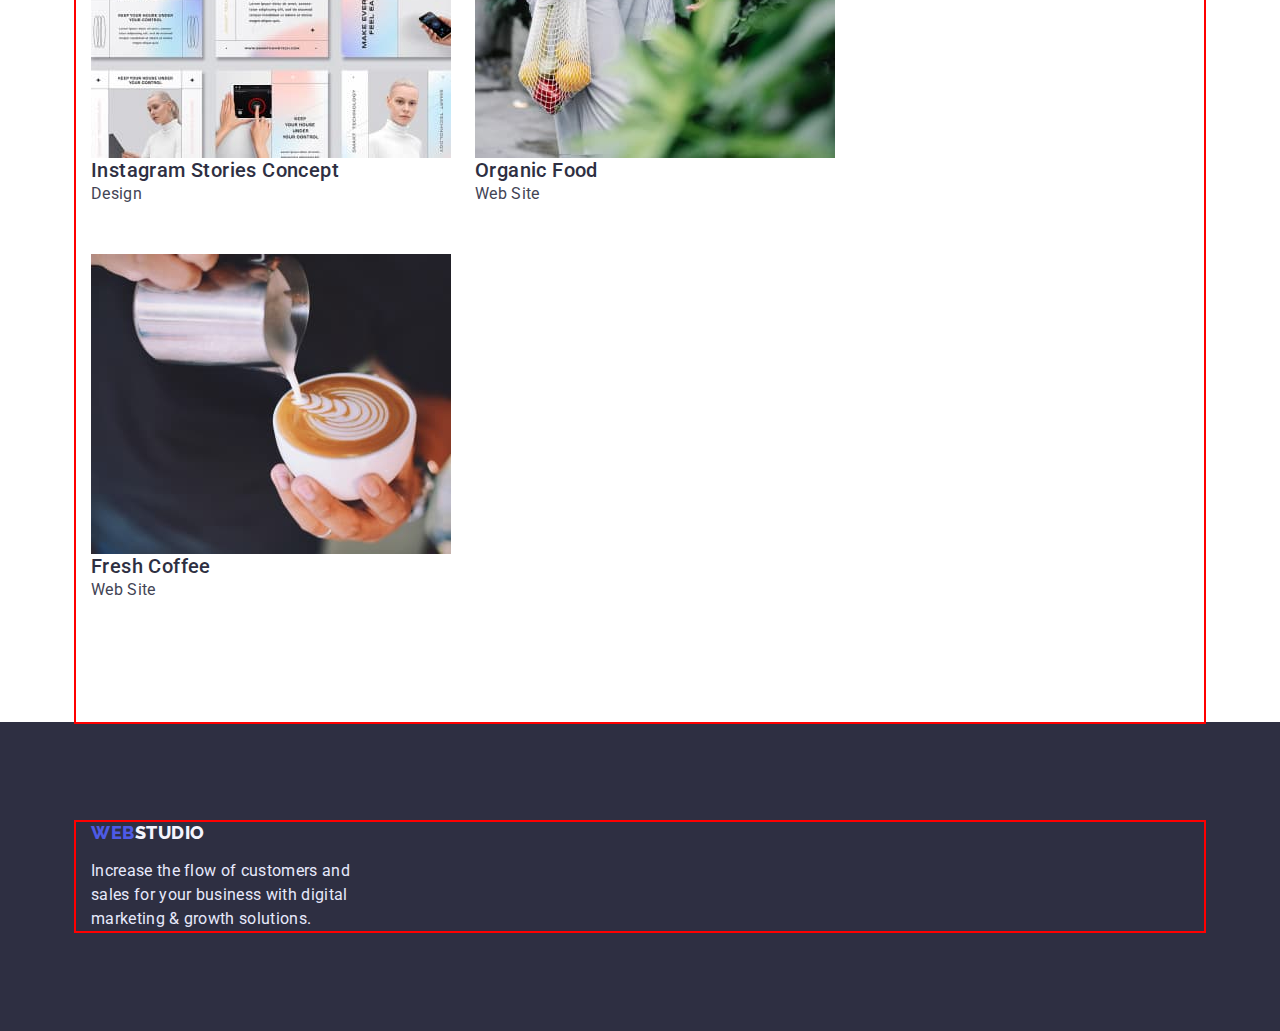
==== commit 59155f56: "Update portfolio.html" ====
--- a/portfolio.html
+++ b/portfolio.html
@@ -46,7 +46,7 @@
         <div class="container">
             <h1 hidden class="hidden-navigation">Navigation</h1>
             <ul class="meta-btn list">
-                <li>
+                <li class="item-btn">
                     <button type="button" class="btn">All</button>
                 </li>
                 <li>
@@ -68,65 +68,83 @@
             <ul class="work-list list">
                 <li class="work-item">
                     <a href="" class="link">
-                    <img src="./images/img1.jpg" alt="Work" width="360" height="300" />
+                    <img src="./images/img1.jpg" alt="Work" />
+                <div class="work-aside">
                     <h2 class="title-link">Banking App Interface Concept</h2>
                     <p class="subtitle-link">App</p>
+                </div>
                     </a>
                 </li>
                 <li>
                     <a href="" class="link">
-                    <img src="./images/img2.jpg" alt="Work" width="360" height="300" />
+                    <img src="./images/img2.jpg" alt="Work"/>
+                <div class="work-aside">
                     <h2 class="title-link">Cashless Payment</h2>
                     <p class="subtitle-link">Marketing</p>
+                </div>    
                     </a>
                 </li>
                 <li>
                     <a href="" class="link">
-                    <img src="./images/img3.jpg" alt="Work" width="360" height="300" />
+                    <img src="./images/img3.jpg" alt="Work"/>
+                <div class="work-aside">
                     <h2 class="title-link">Meditation App</h2>
                     <p class="subtitle-link">App</p>
+                </div>    
                     </a>
                 </li>
                 <li>
                     <a href="" class="link">
-                    <img src="./images/img4.jpg" alt="Work" width="360" height="300" />
+                    <img src="./images/img4.jpg" alt="Work"/>
+                <div class="work-aside">
                     <h2 class="title-link">Taxi Service</h2>
                     <p class="subtitle-link">Marketing</p>
+                </div>    
                     </a>
                 </li>
                 <li>
                     <a href="" class="link">
-                    <img src="./images/img5.jpg" alt="Work" width="360" height="300" />
+                    <img src="./images/img5.jpg" alt="Work"/>
+                <div class="work-aside">
                     <h2 class="title-link">Screen Illustrations</h2>
                     <p class="subtitle-link">Design</p>
+                </div>    
                     </a>
                 </li>
                 <li>
                     <a href="" class="link">
-                    <img src="./images/img6.jpg" alt="Work" width="360" height="300" />
+                    <img src="./images/img6.jpg" alt="Work"/>
+                <div class="work-aside">
                     <h2 class="title-link">Online Courses</h2>
                     <p class="subtitle-link">Marketing</p>
+                </div>    
                     </a>
                 </li>
                 <li>
                     <a href="" class="link">
-                    <img src="./images/img7.jpg" alt="Work" width="360" height="300" />
+                    <img src="./images/img7.jpg" alt="Work"/>
+                <div class="work-aside">
                     <h2 class="title-link">Instagram Stories Concept</h2>
                     <p class="subtitle-link">Design</p>
+                </div>    
                     </a>
                 </li>
                 <li>
                     <a href="" class="link">
-                    <img src="./images/img8.jpg" alt="Work" width="360" height="300" />
+                    <img src="./images/img8.jpg" alt="Work"/>
+                <div class="work-aside">
                     <h2 class="title-link">Organic Food</h2>
                     <p class="subtitle-link">Web Site</p>
+                </div>    
                     </a>
                 </li>
                 <li>
                     <a href="" class="link">
-                    <img src="./images/img9.jpg" alt="Work" width="360" height="300" />
+                    <img src="./images/img9.jpg" alt="Work"/>
+                <div class="work-aside">
                     <h2 class="title-link">Fresh Coffee</h2>
                     <p class="subtitle-link">Web Site</p>
+                </div>    
                     </a>
                 </li>
                 </ul>
--- a/css/styles.css
+++ b/css/styles.css
@@ -49,6 +49,8 @@
 
 img {
     display: block;
+    min-width: 100%;
+    height: auto;
 }
 body {
 font-family: 'Roboto', sans-serif;
@@ -76,7 +78,6 @@
 /* HEADER */
 .header {
     background-color: var(--white-background);
-    padding-top: 24px;
 }
 
 .header-navigation {
@@ -162,6 +163,7 @@
     background-color: var(--primary-text-color);
     padding-top: 188px;
     padding-bottom: 188px;
+    margin: 0 auto;
 }
 
 .hero-subject {
@@ -212,7 +214,12 @@
     clip: rect(0 0 0 0);
     overflow: hidden;
 }
-
+.feature-list {
+    display: flex;
+    margin-right: auto;
+    margin-bottom: 8px;
+    gap: 24px;
+}
 .feature-title {
     font-weight: 500;
     font-size: 20px;
@@ -229,9 +236,10 @@
 
 /* IMAGES */
 
-.section-images {
+.images {
     padding-top: 120px;
     padding-bottom: 120px;
+    box-sizing: content-box;
 }
 
 .section-img {
@@ -244,11 +252,15 @@
     color: var(--primary-text-color);
     margin-bottom: 72px;
 }
-
 .section-list {
     display: flex;
     gap: 24px;
-}
+    justify-content: center;
+}
+.images-item {
+    width: calc((100% - 48) / 3);
+} 
+
 /* OUR TEAM */
 .team {
     background-color: var(--light);
@@ -290,13 +302,6 @@
 
 
 /* SECTION BUTTON META*/
-.meta {}
-
-.meta-section {
-    
-}
-
-.hidden-navigation {}
 
 .meta-btn {
     padding-top: 96px;
@@ -317,7 +322,6 @@
     color: var(--button-color);
     background-color: var(--light);
     display: block;
-
 }
 
 .btn:hover,
@@ -334,12 +338,12 @@
 .work-list {
     display: flex;
     flex-wrap: wrap;
+    gap: 48px 24px;
     padding-bottom: 120px;
-    gap: 48px 24px;
-
 }
 .work-item {
-    width: calc((100% -48px) / 3);
+    flex-basis: calc((100% - 48px) / 3);
+
 }
 .title-link {
     font-weight: 500;
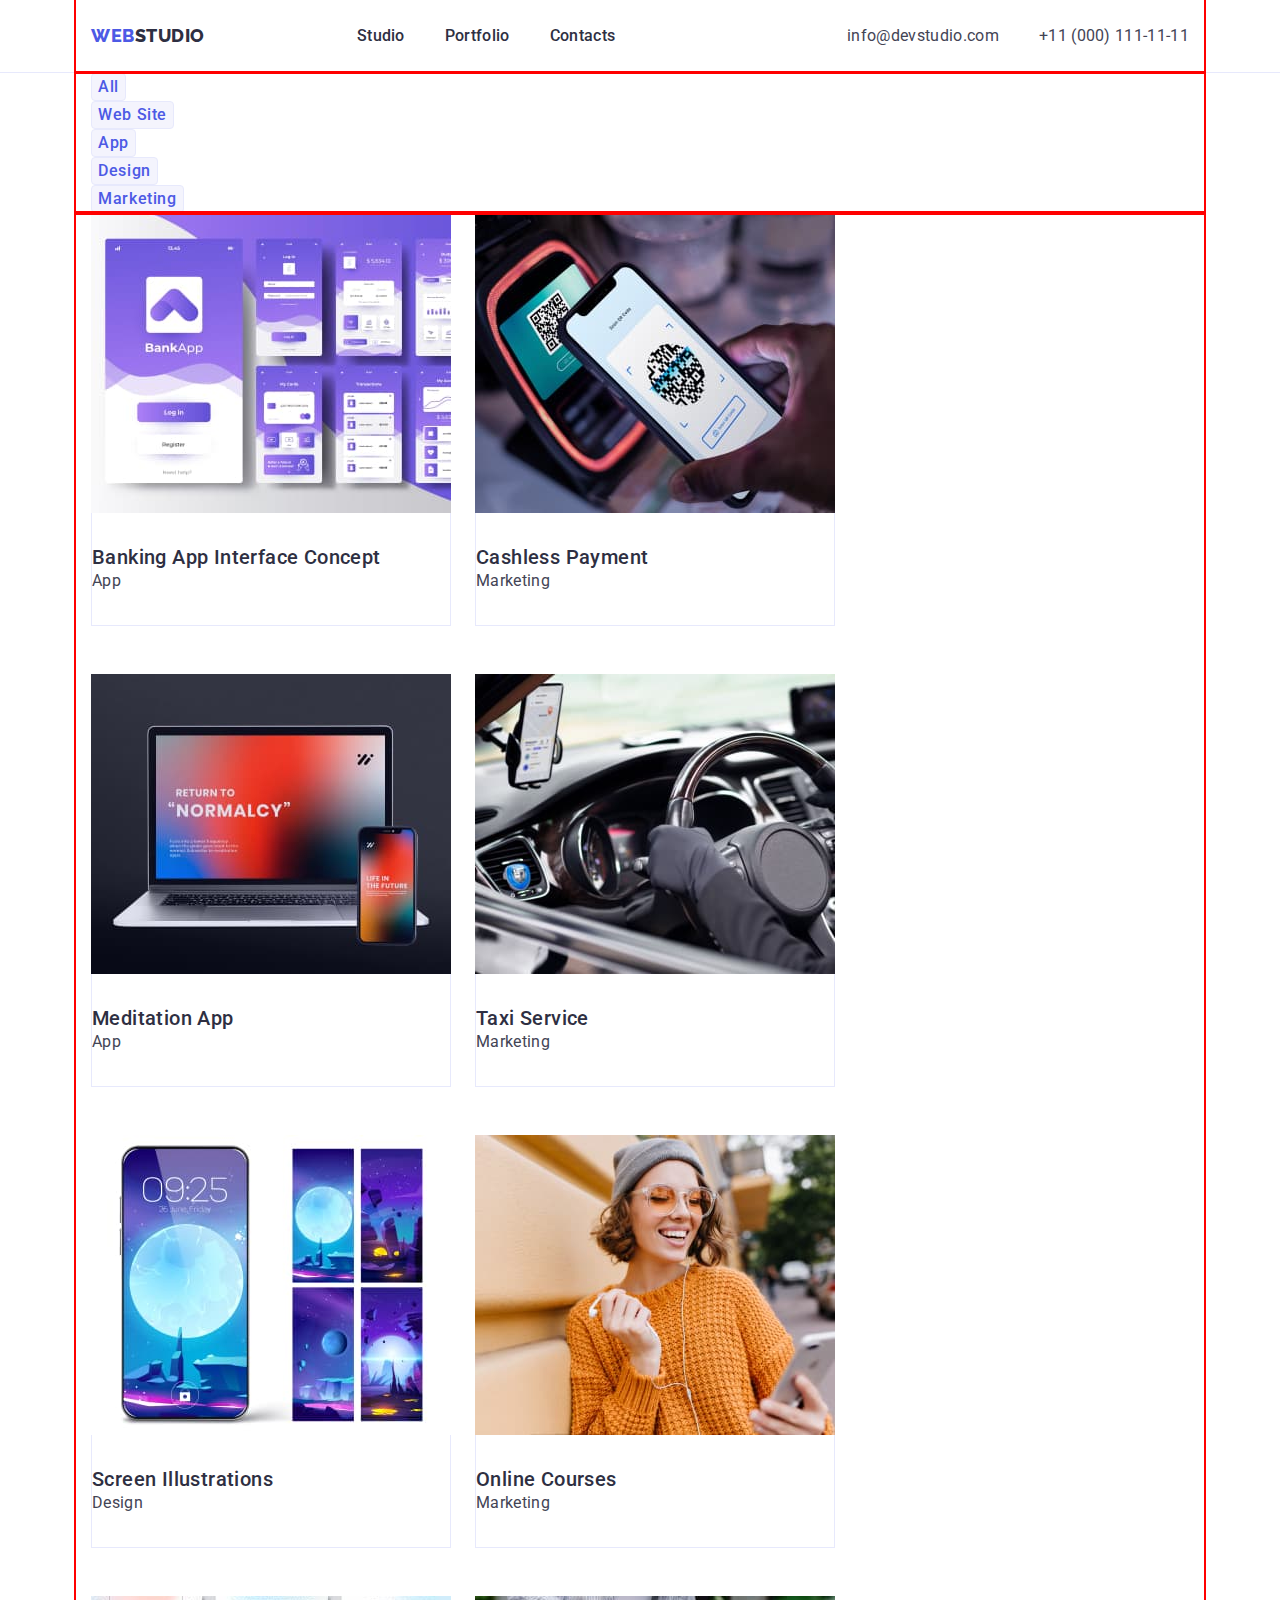
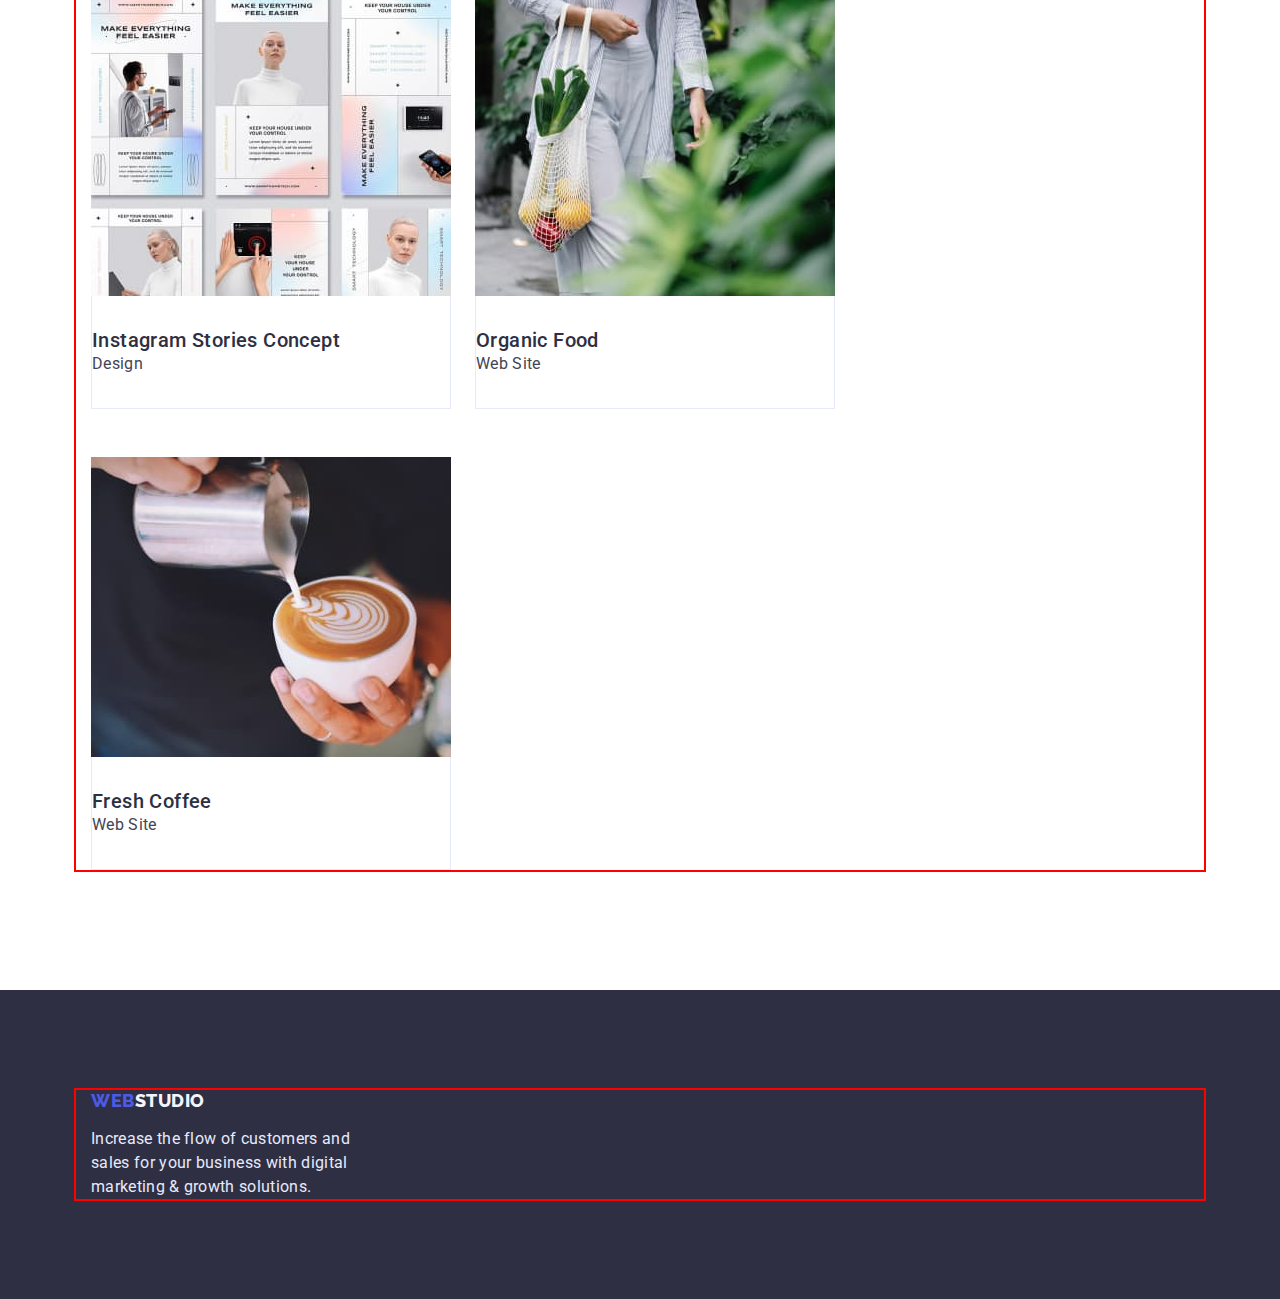
==== commit c67af2ba: "Update portfolio.html" ====
--- a/portfolio.html
+++ b/portfolio.html
@@ -49,16 +49,16 @@
                 <li class="item-btn">
                     <button type="button" class="btn">All</button>
                 </li>
-                <li>
+                <li class="item-btn">
                     <button type="button" class="btn">Web Site</button>
                 </li>
-                <li>
+                <li class="item-btn">
                     <button type="button" class="btn">App</button>
                 </li>
-                <li>
+                <li class="item-btn">
                     <button type="button" class="btn">Design</button>
                 </li>
-                <li>
+                <li class="item-btn">
                     <button type="button" class="btn">Marketing</button>
                 </li>
             </ul>
@@ -68,7 +68,7 @@
             <ul class="work-list list">
                 <li class="work-item">
                     <a href="" class="link">
-                    <img src="./images/img1.jpg" alt="Work" />
+                    <img src="./images/img1.jpg" alt="Work"/>
                 <div class="work-aside">
                     <h2 class="title-link">Banking App Interface Concept</h2>
                     <p class="subtitle-link">App</p>
--- a/css/styles.css
+++ b/css/styles.css
@@ -78,6 +78,7 @@
 /* HEADER */
 .header {
     background-color: var(--white-background);
+    border-bottom: 1px solid var(--accent);
 }
 
 .header-navigation {
@@ -303,7 +304,7 @@
 
 /* SECTION BUTTON META*/
 
-.meta-btn {
+.meta-list {
     padding-top: 96px;
     padding-bottom: 72px;
     display: flex;
@@ -322,7 +323,9 @@
     color: var(--button-color);
     background-color: var(--light);
     display: block;
-}
+    border: 1px solid var(--accent);
+    border-radius: 4px;
+} 
 
 .btn:hover,
 .btn:focus {
@@ -336,13 +339,20 @@
 /* WORK */
 
 .work-list {
+    list-style: none;
     display: flex;
     flex-wrap: wrap;
     gap: 48px 24px;
-    padding-bottom: 120px;
+    margin-bottom: 120px;
 }
 .work-item {
     flex-basis: calc((100% - 48px) / 3);
+}
+.work-aside {
+    border: 1px solid var(--accent);
+    border-top: none;
+    padding-top: 32px;
+    padding-bottom: 32px;
 
 }
 .title-link {
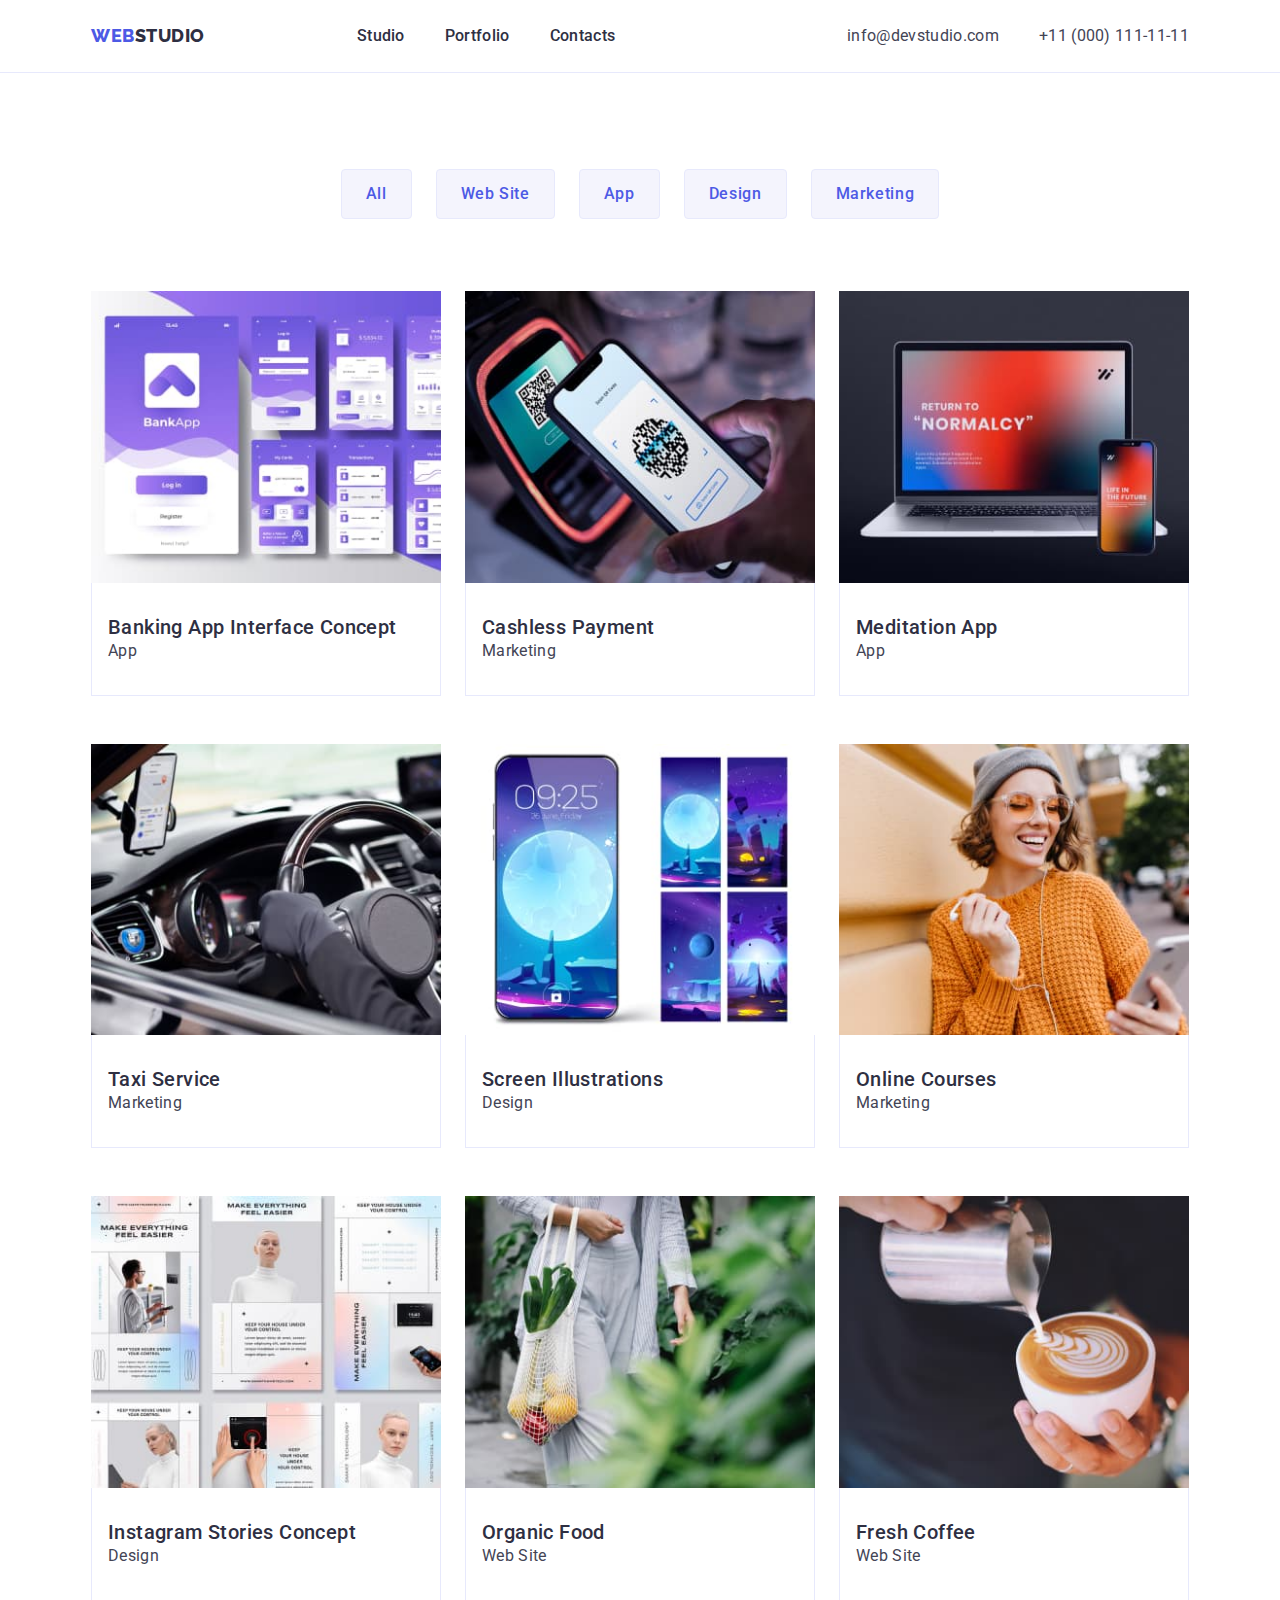
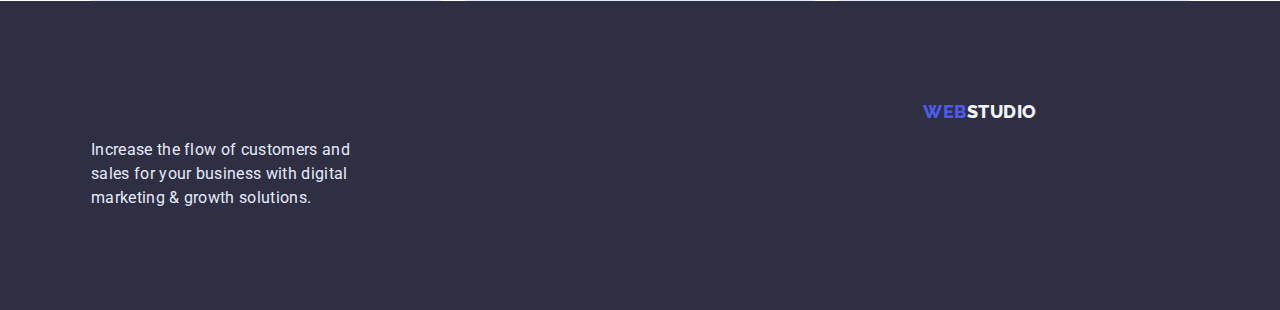
==== commit 567b54c4: "Update portfolio.html" ====
--- a/portfolio.html
+++ b/portfolio.html
@@ -75,7 +75,7 @@
                 </div>
                     </a>
                 </li>
-                <li>
+                <li class="work-item">
                     <a href="" class="link">
                     <img src="./images/img2.jpg" alt="Work"/>
                 <div class="work-aside">
@@ -84,7 +84,7 @@
                 </div>    
                     </a>
                 </li>
-                <li>
+                <li class="work-item">
                     <a href="" class="link">
                     <img src="./images/img3.jpg" alt="Work"/>
                 <div class="work-aside">
@@ -93,7 +93,7 @@
                 </div>    
                     </a>
                 </li>
-                <li>
+                <li class="work-item">
                     <a href="" class="link">
                     <img src="./images/img4.jpg" alt="Work"/>
                 <div class="work-aside">
@@ -102,7 +102,7 @@
                 </div>    
                     </a>
                 </li>
-                <li>
+                <li class="work-item">
                     <a href="" class="link">
                     <img src="./images/img5.jpg" alt="Work"/>
                 <div class="work-aside">
@@ -111,7 +111,7 @@
                 </div>    
                     </a>
                 </li>
-                <li>
+                <li class="work-item">
                     <a href="" class="link">
                     <img src="./images/img6.jpg" alt="Work"/>
                 <div class="work-aside">
@@ -120,7 +120,7 @@
                 </div>    
                     </a>
                 </li>
-                <li>
+                <li class="work-item">
                     <a href="" class="link">
                     <img src="./images/img7.jpg" alt="Work"/>
                 <div class="work-aside">
@@ -129,7 +129,7 @@
                 </div>    
                     </a>
                 </li>
-                <li>
+                <li class="work-item">
                     <a href="" class="link">
                     <img src="./images/img8.jpg" alt="Work"/>
                 <div class="work-aside">
@@ -138,7 +138,7 @@
                 </div>    
                     </a>
                 </li>
-                <li>
+                <li class="work-item">
                     <a href="" class="link">
                     <img src="./images/img9.jpg" alt="Work"/>
                 <div class="work-aside">
--- a/css/styles.css
+++ b/css/styles.css
@@ -49,8 +49,9 @@
 
 img {
     display: block;
-    min-width: 100%;
+    max-width: 100%;
     height: auto;
+
 }
 body {
 font-family: 'Roboto', sans-serif;
@@ -67,13 +68,14 @@
 }
 a {
     text-decoration: none;
+    margin: 0 auto;
 }
 .container {
     width: 1128px;
     padding-right: 15px;
     padding-left: 15px;
     margin: 0 auto;
-    outline: 2px solid red;
+    /* outline: 2px solid red; */
 }
 /* HEADER */
 .header {
@@ -169,7 +171,6 @@
 
 .hero-subject {
     width: 496px;
-    height: 120px;
     font-weight: 700;
     font-size: 56px;
     line-height: 1.07;
@@ -177,11 +178,10 @@
     text-align: center;
     color: var(--white-background);
     margin: 0 auto;
+    padding-bottom: 48px;
 }
 
 .hero-btn {
-    width: 169px;
-    height: 56px;
     font-family: 'Roboto', sans-serif;
     font-weight: 500;
     font-size: 16px;
@@ -193,6 +193,7 @@
     border-radius: 4px;
     display: block;
     margin: 0 auto;
+    padding: 16px 32px;
 }
 .hero-btn:hover,
 .hero-btn:focus {
@@ -286,6 +287,11 @@
     background-color: #ffffff;
     width: calc((100% - 72px) / 4);
 }
+.team-aside {
+    padding: 32px 16px;
+    text-align: center;
+
+}
 .team-title {
     font-weight: 500;
     font-size: 20px;
@@ -304,13 +310,14 @@
 
 /* SECTION BUTTON META*/
 
-.meta-list {
+.meta-btn {
+    display: flex;
+    justify-content: center;
+    gap: 24px;
+    align-items: center;
+    text-align: center;
     padding-top: 96px;
     padding-bottom: 72px;
-    display: flex;
-    justify-content: center;
-    align-items: center;
-    gap: 24px;
 }
 
 .btn {
@@ -325,6 +332,7 @@
     display: block;
     border: 1px solid var(--accent);
     border-radius: 4px;
+    padding: 12px 24px ;
 } 
 
 .btn:hover,
@@ -339,21 +347,19 @@
 /* WORK */
 
 .work-list {
-    list-style: none;
     display: flex;
     flex-wrap: wrap;
     gap: 48px 24px;
-    margin-bottom: 120px;
-}
+    align-items: flex-start;
+}
+
 .work-item {
-    flex-basis: calc((100% - 48px) / 3);
+    width: calc((100% - 48px) / 3);
 }
 .work-aside {
     border: 1px solid var(--accent);
     border-top: none;
-    padding-top: 32px;
-    padding-bottom: 32px;
-
+    padding: 32px 16px;
 }
 .title-link {
     font-weight: 500;
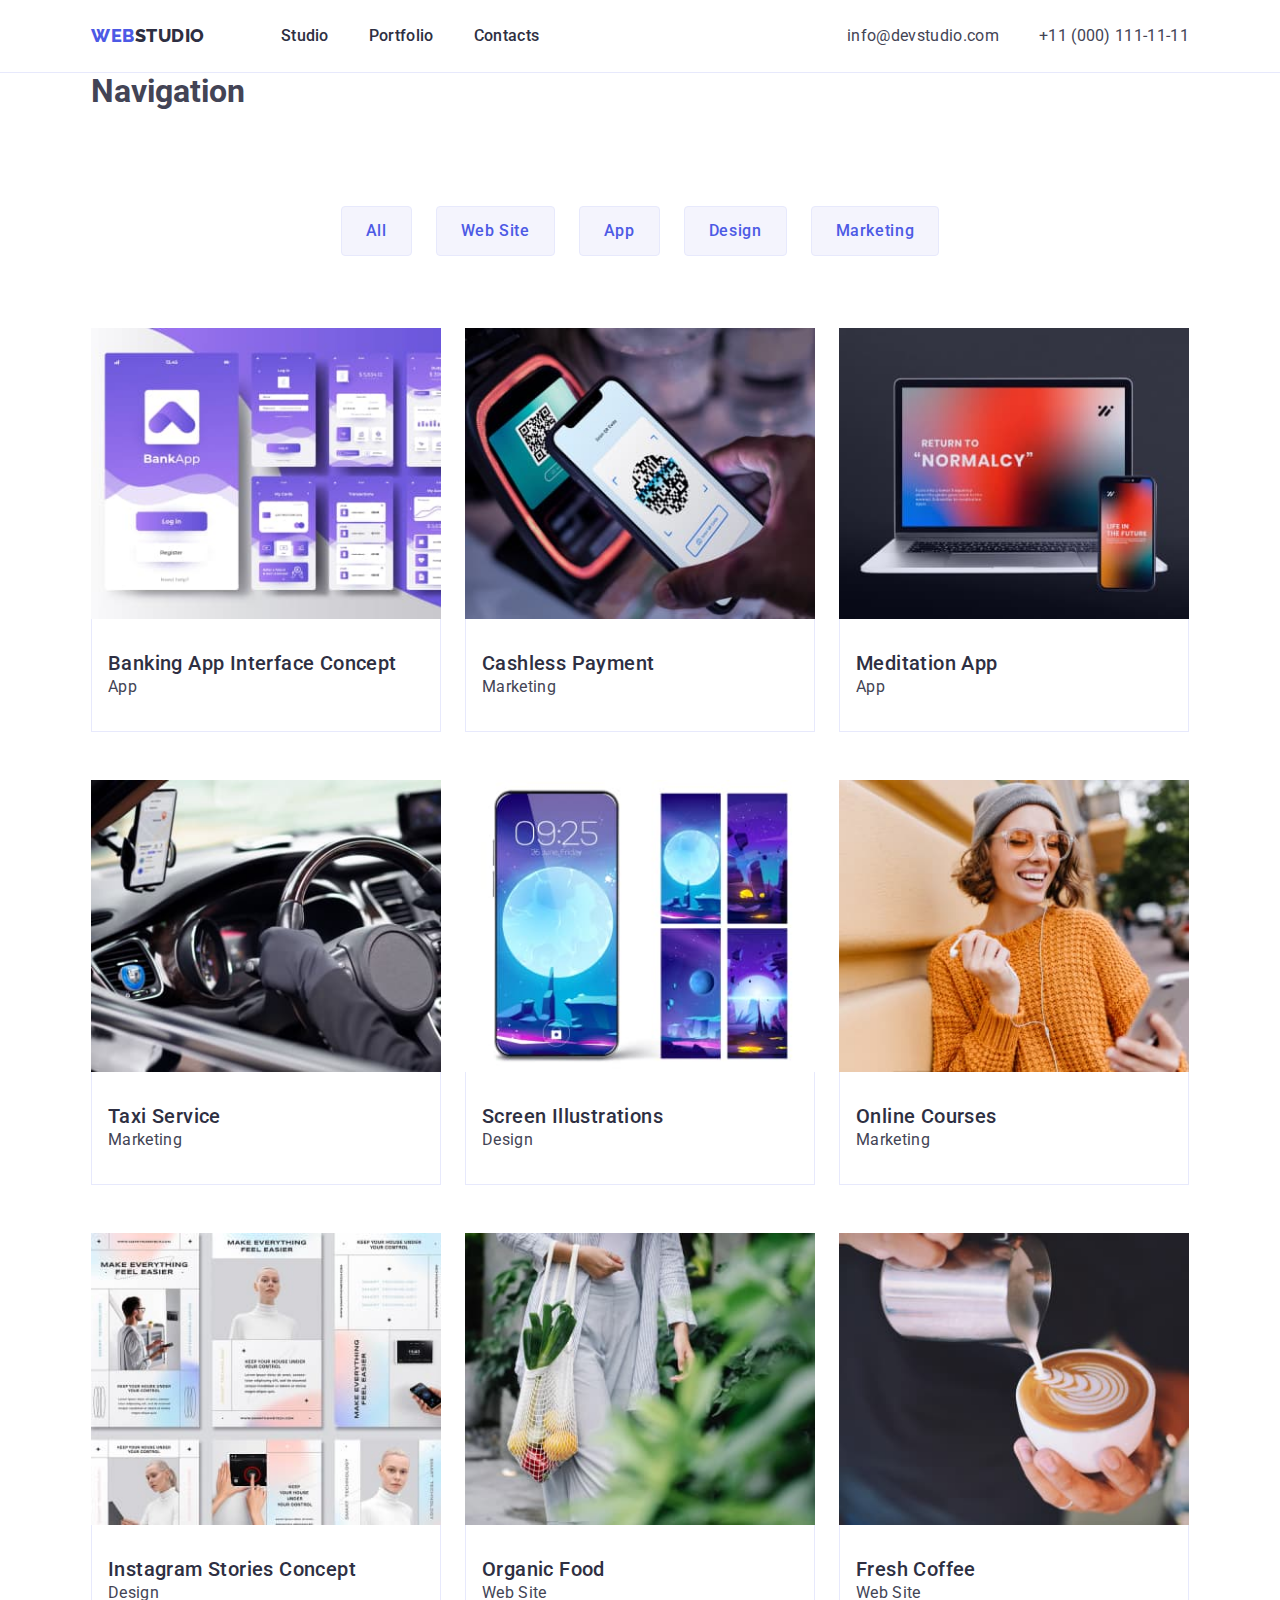
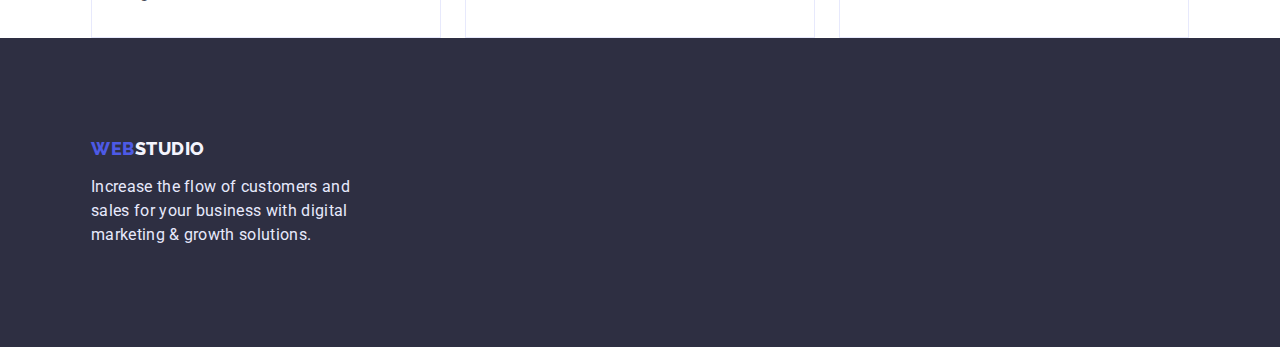
==== commit bfebce89: "Update portfolio.html" ====
--- a/portfolio.html
+++ b/portfolio.html
@@ -19,9 +19,7 @@
     <header class="header">
         <div class="container header-container">
             <nav class="header-navigation">
-                <div class="logo">
                     <a href="./index.html" class="logo link">Web<span class="logos link">Studio</span></a>
-                </div>
                 <ul class="header-list list">
                     <li><a class="header-list link" href="./index.html">Studio</a></li>
                     <li><a class="header-list link" href="./portfolio.html">Portfolio</a></li>
@@ -44,7 +42,7 @@
     <main class="meta">
         <section class="meta-section">
         <div class="container">
-            <h1 hidden class="hidden-navigation">Navigation</h1>
+            <h1 class="hidden-navigation">Navigation</h1>
             <ul class="meta-btn list">
                 <li class="item-btn">
                     <button type="button" class="btn">All</button>
@@ -61,10 +59,8 @@
                 <li class="item-btn">
                     <button type="button" class="btn">Marketing</button>
                 </li>
-            </ul>
-        </div>    
-                <!-- WORK -->
-        <div class="container">       
+            </ul>    
+                <!-- WORK -->       
             <ul class="work-list list">
                 <li class="work-item">
                     <a href="" class="link">
@@ -152,12 +148,10 @@
         </section>
     </main>
     <footer class="footer">
-        <div class="container">
-            <div class="logo">
-                <a href="./index.html" class="logo link">Web<span class="logos link">Studio</span></a>
-            </div>
-            <p class="content">Increase the flow of customers and sales for your business with digital marketing & growth solutions.</p>
-        </div> 
+                <div class="container">
+                    <a href="./index.html" class="logo link">Web<span class="logos link">Studio</span></a>
+                    <p class="content">Increase the flow of customers and sales for your business with digital marketing & growth solutions.</p> 
+                </div>
     </footer>
 </body>
 
--- a/css/styles.css
+++ b/css/styles.css
@@ -51,7 +51,6 @@
     display: block;
     max-width: 100%;
     height: auto;
-
 }
 body {
 font-family: 'Roboto', sans-serif;
@@ -392,6 +391,7 @@
 }
 .logo {
     display: flex;
+    margin-left: 0;
 }
 .footer .stile {
     text-transform: uppercase;
